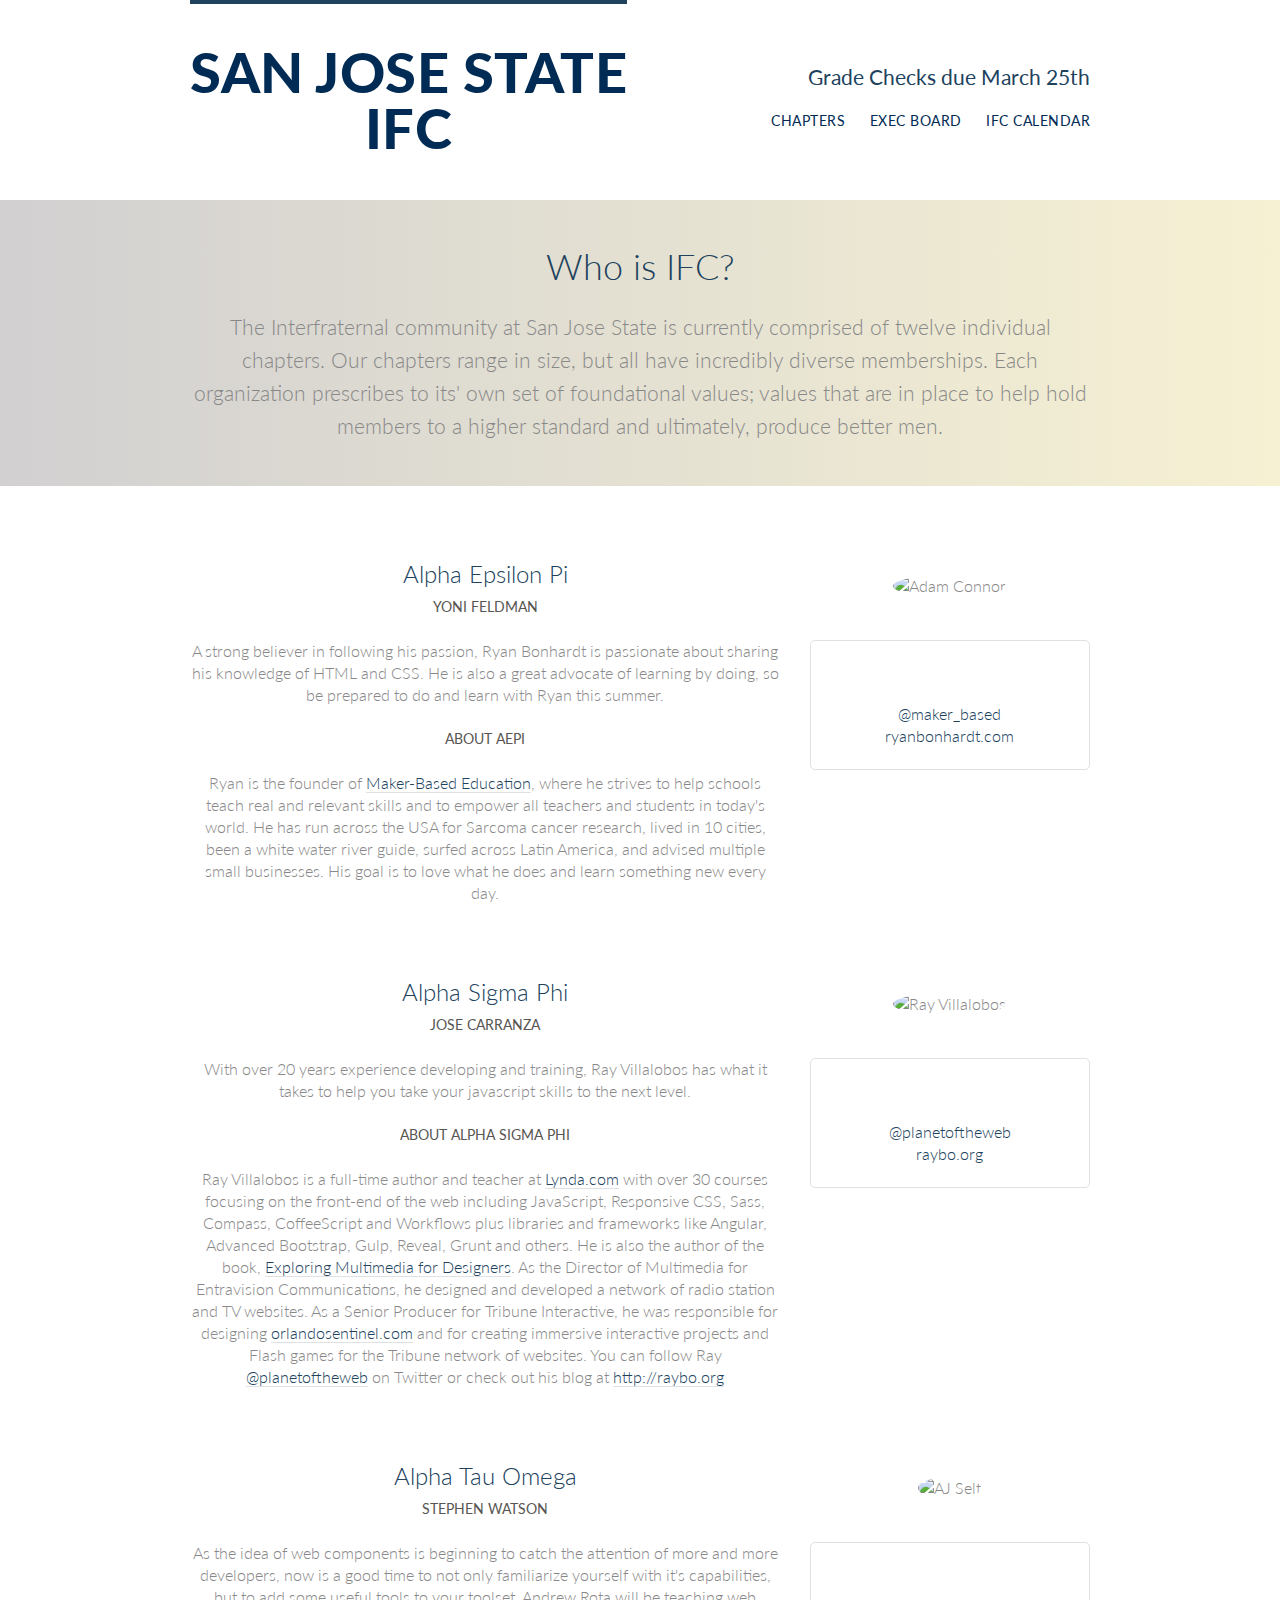
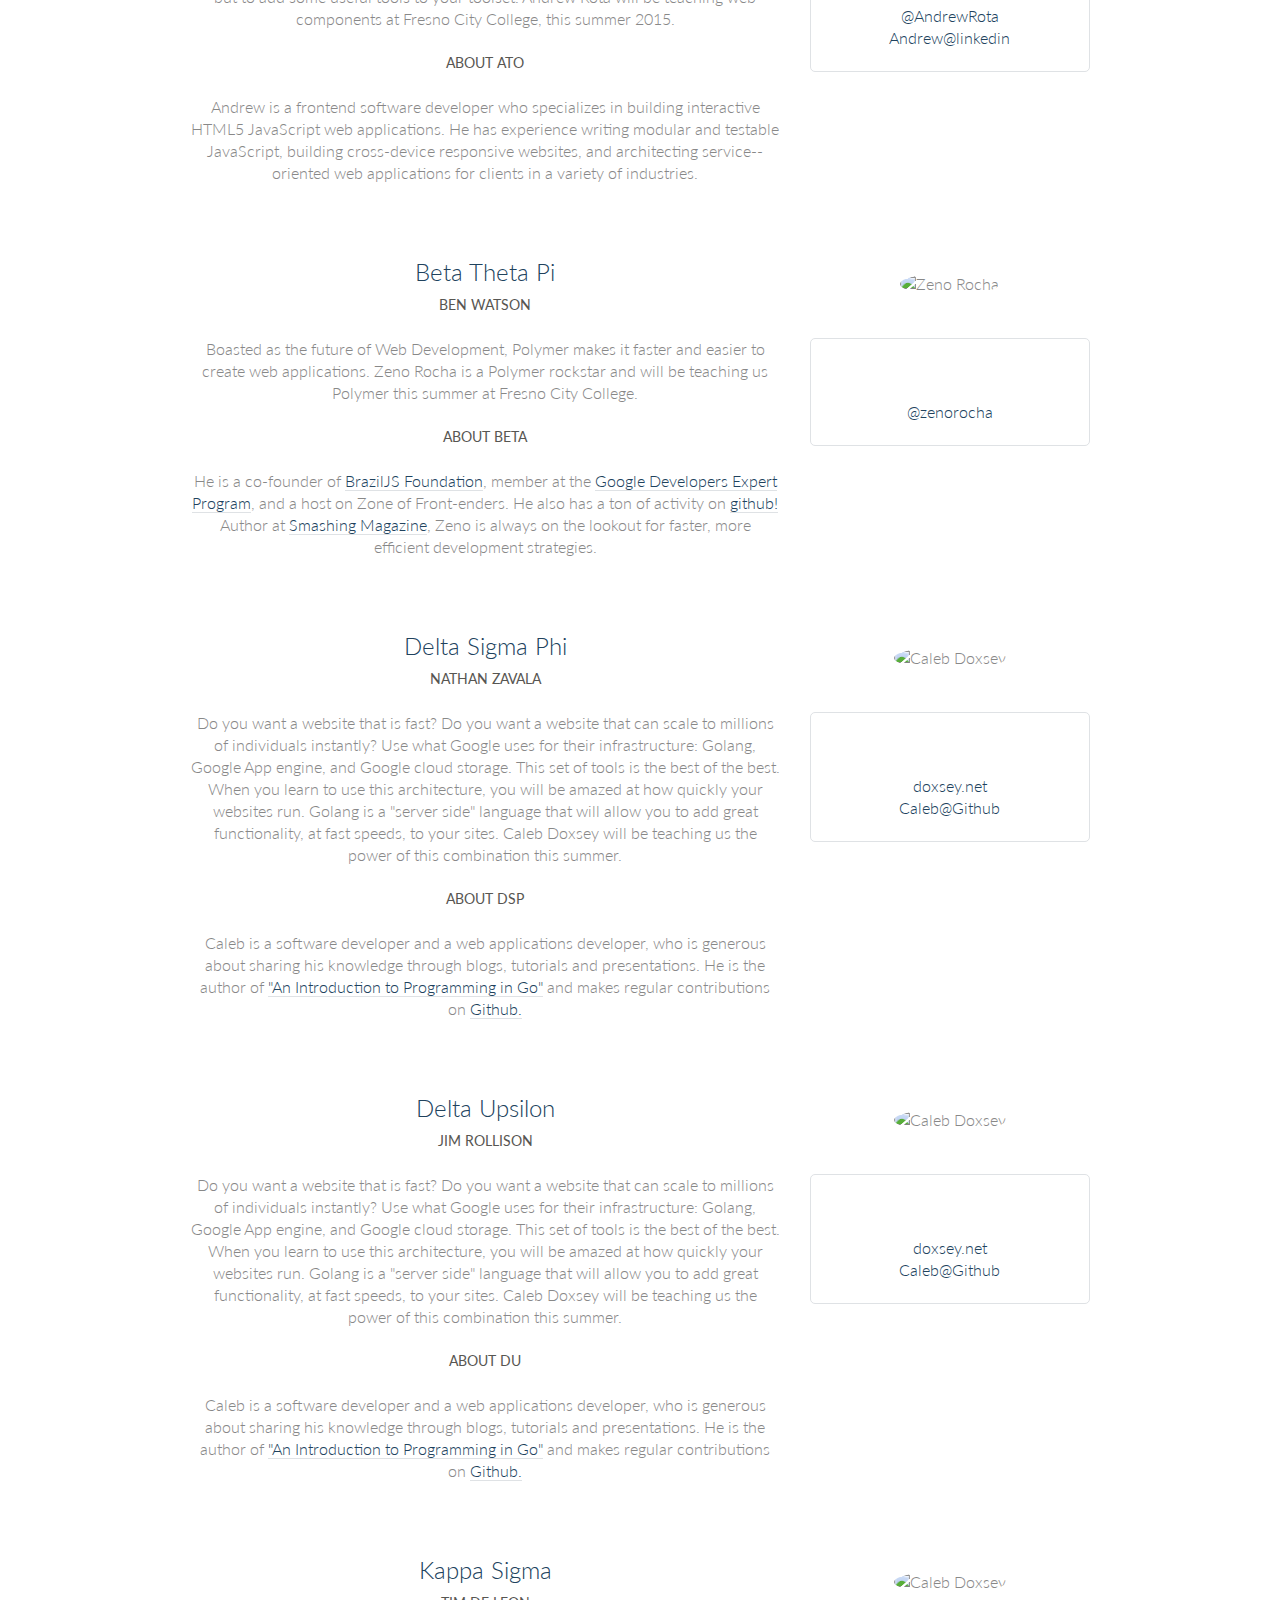
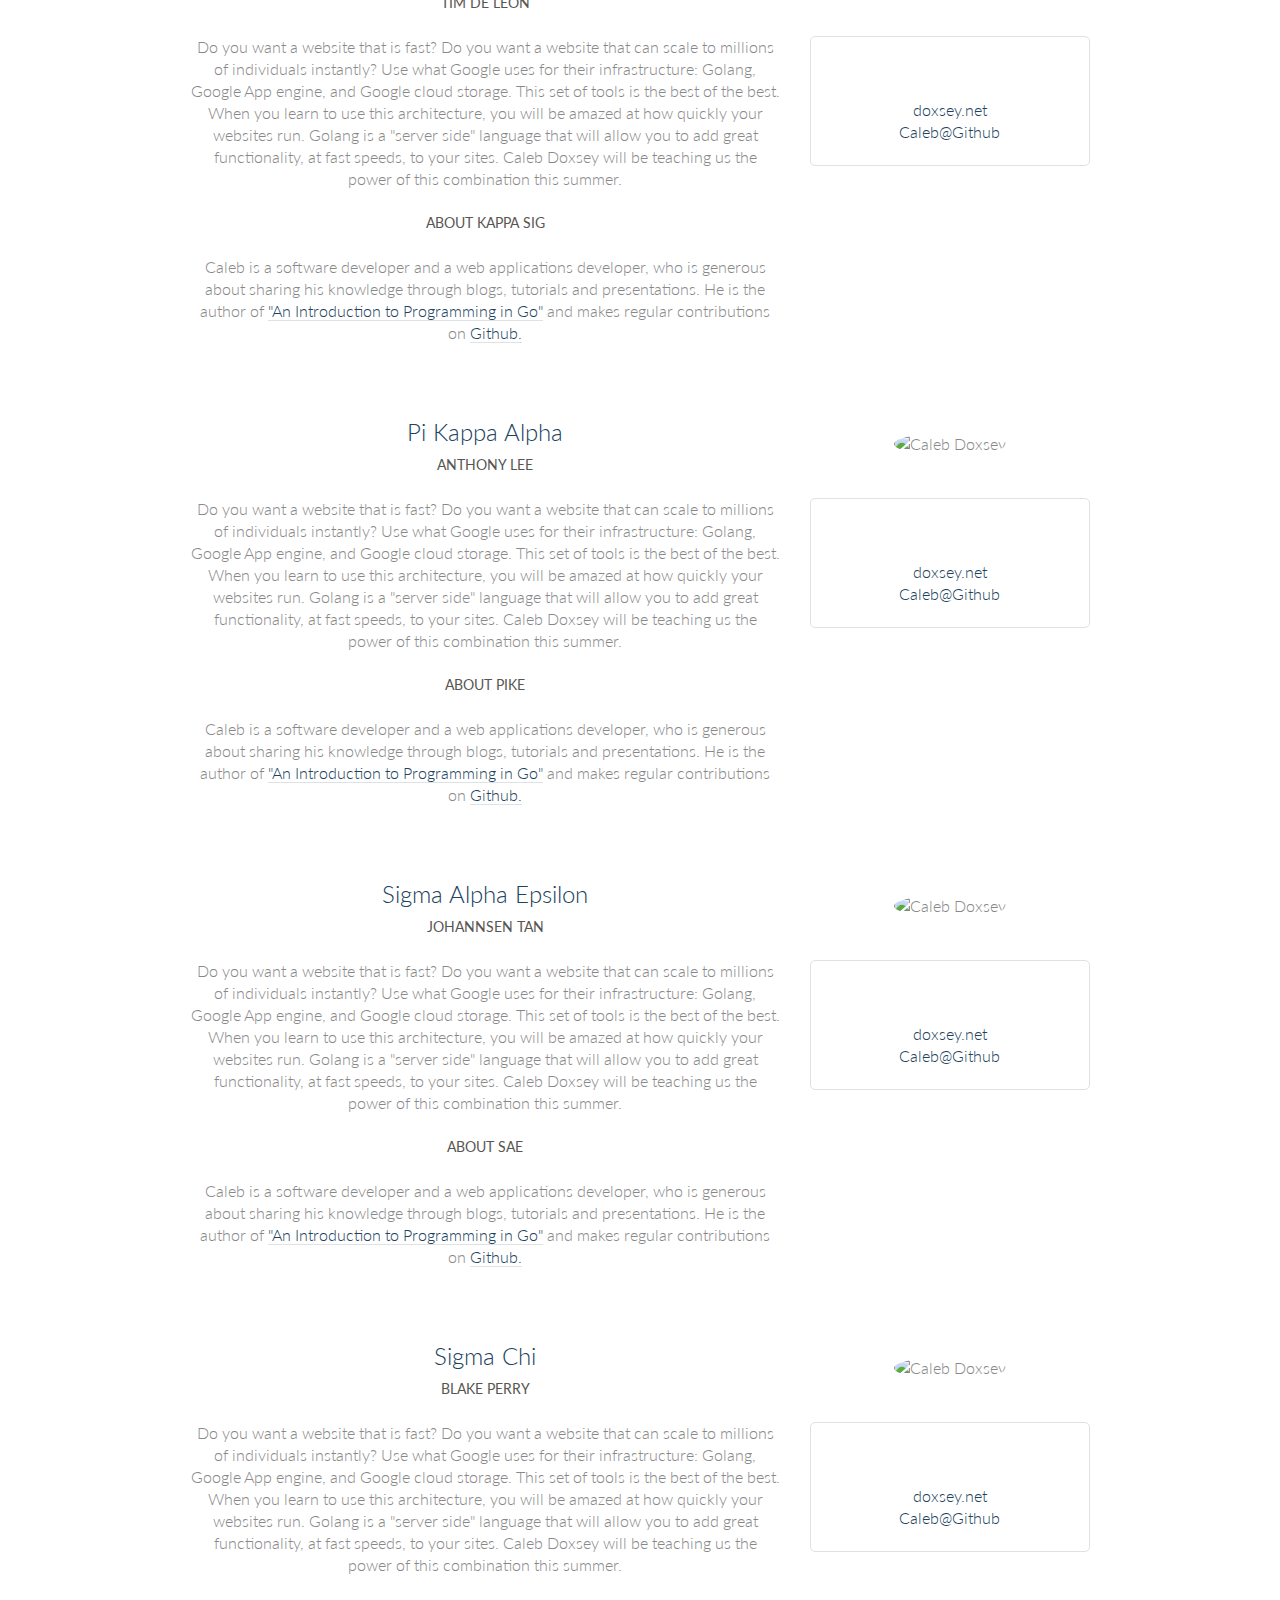
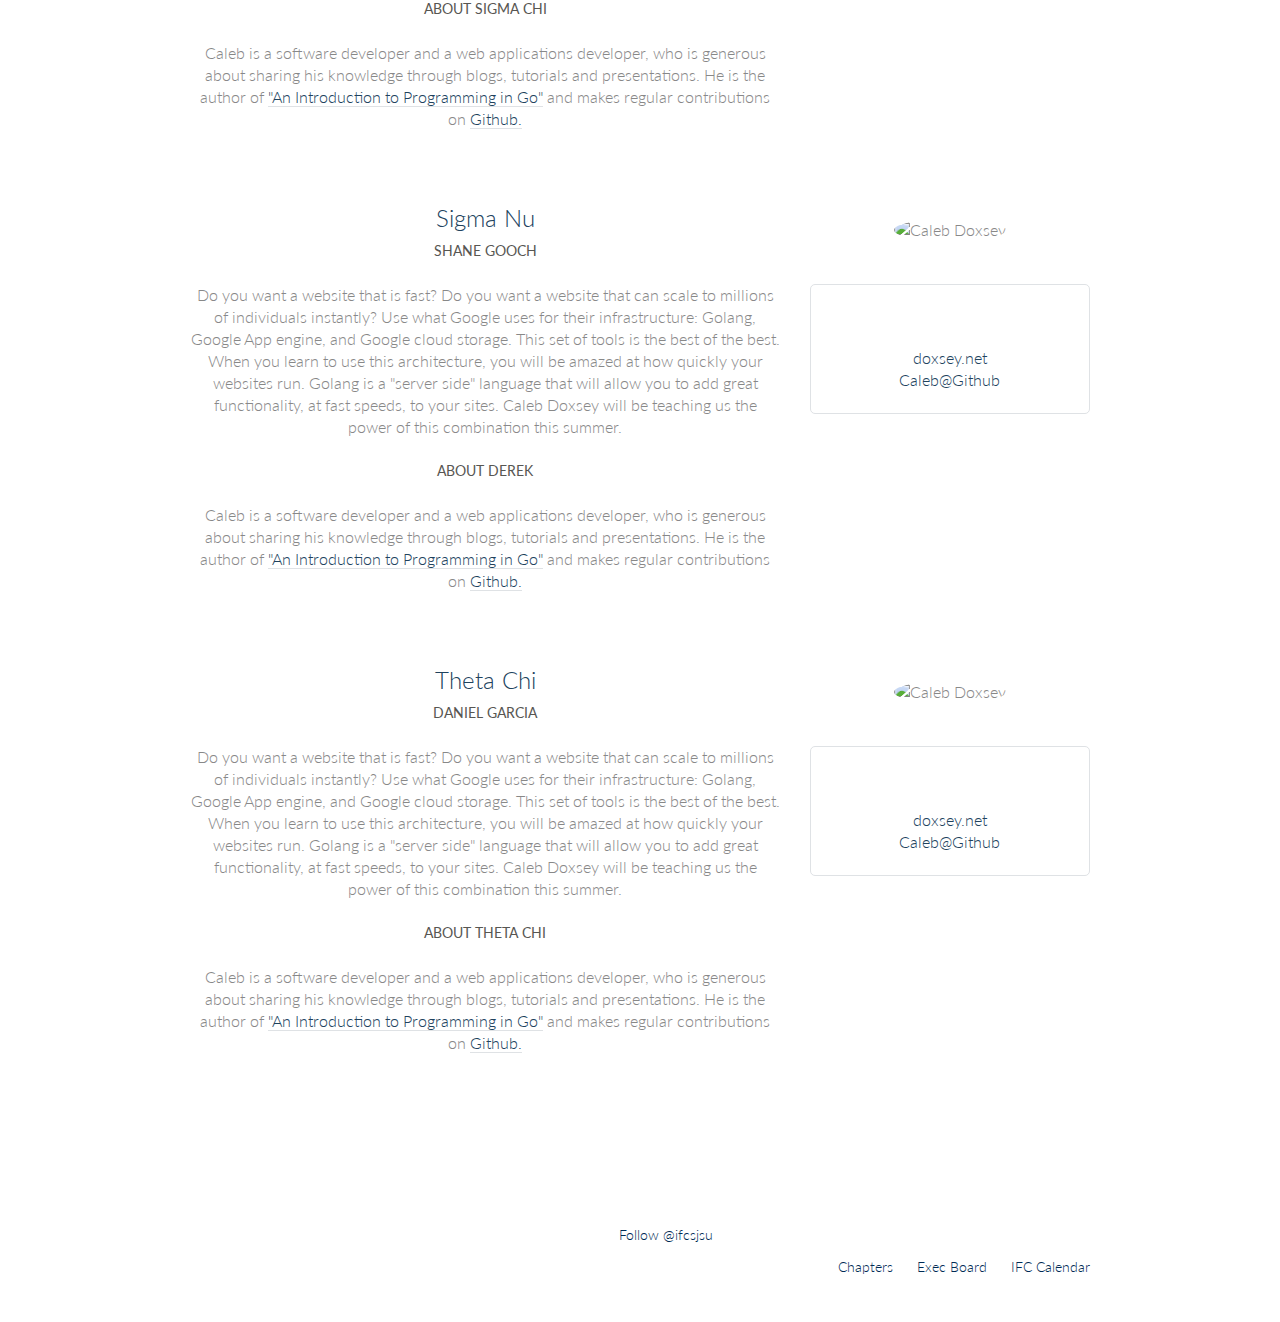
==== chapters.html @ 083644ab "first commit" ====
<!DOCTYPE html>
<html lang="en">

<head>
    <meta charset="utf-8">
    <title>SJSU IFC</title>
    <link rel="stylesheet" href="assets/stylesheets/main.css">
    <link rel="stylesheet" href="http://fonts.googleapis.com/css?family=Lato:100,300,400">
    <meta name="description" content="San Jose State Inter Fraternity Council">
    <meta http-equiv="Cache-Control" content="no-cache, no-store, must-revalidate">
    <link rel="shortcut icon" href="assets/images/SJSU.png">



</head>

<body>

<!-- Header -->

<header class="primary-header container group">

    <h1 class="logo">
        <a href="index.html">San Jose State <br> IFC</a>
    </h1>

    <h3 class="tagline">Grade Checks due March 25th <!--&mdash; San Jose, CA--></h3>

    <nav class="nav primary-nav">
        <ul>
            <li><a href="chapters.html">Chapters</a></li>
            <li><a href="execBoard.html">Exec Board</a></li>
            <li><a href="https://calendar.google.com/calendar/embed?src=j3cm379u7q68jnfq0ikk7a5uts%40group.calendar.google.com&ctz=America/Los_Angeles">IFC Calendar</a></li>



        </ul>
    </nav>

</header>

<!-- Lead -->

<section class="row-alt">
    <div class="lead container">

        <h1>Who is IFC?</h1>

        <p>The Interfraternal community at San Jose State is currently comprised of twelve individual chapters.
            Our chapters range in size, but all have incredibly diverse memberships.
            Each organization prescribes to its' own set of foundational values; values that are in place to help hold members to a higher standard and ultimately, produce better men.</p>

    </div>
</section>

<section class="row">
    <div class="grid">

        <!-- AEPi -->

        <section class="speaker" id="ryan-bonhardt">

            <div class="col-2-3">

                <h2>Alpha Epsilon Pi</h2>
                <h5>Yoni Feldman</h5>

                <p>A strong believer in following his passion, Ryan Bonhardt is passionate about sharing his knowledge
                    of HTML and CSS. He is also a great advocate of learning by doing, so be prepared to do
                    and learn with Ryan this summer. </p>

                <h5>About AEPi</h5>

                <p>Ryan is the founder of <a href="http://www.makerbased.com/" target="_blank">Maker-Based Education</a>, where he
                    strives to help schools teach real and relevant skills and to empower all teachers and students in
                    today's world. He has
                    run across the USA for Sarcoma cancer research, lived in 10 cities, been a white water river guide,
                    surfed across Latin America, and advised multiple small businesses. His goal is to love what he does
                    and learn something new every day.</p>

            </div><aside class="col-1-3">
            <div class="speaker-info">

                <img src="assets/images/speakers/ryan_bonhardt.jpeg" alt="Adam Connor">

                <ul>
                    <li><a href="https://twitter.com/ryanbonhardt" target="_blank">@maker_based</a></li>
                    <li><a href="http://www.ryanbonhardt.com/" target="_blank">ryanbonhardt.com</a></li>
                </ul>

            </div>
        </aside>

        </section>


        <!-- Alpha Sigma Phi -->

        <section class="speaker" id="Ray-Villalobos">

            <div class="col-2-3">

                <h2>Alpha Sigma Phi</h2>
                <h5>Jose Carranza</h5>

                <p>With over 20 years experience developing and training,
                    Ray Villalobos has what it takes to help you take your
                    javascript skills to the next level. </p>

                <h5>About Alpha Sigma Phi</h5>

                <p>Ray Villalobos is a full-time author and teacher at <a
                        href="http://www.lynda.com/Ray-Villalobos/832401-1.html" target="_blank">Lynda.com</a> with over
                    30 courses focusing on the
                    front-end of the web including JavaScript, Responsive CSS, Sass, Compass, CoffeeScript and Workflows
                    plus libraries and frameworks like Angular, Advanced Bootstrap, Gulp, Reveal, Grunt and others.

                    He is also the author of the book, <a
                            href="http://www.amazon.com/Exploring-Multimedia-Designers-Computer-Animation/dp/1418001031/ref=sr_1_1?ie=UTF8&qid=1425921731&sr=8-1&keywords=Exploring+Multimedia+for+Designers"
                            target="_blank">Exploring Multimedia for Designers</a
                    >. As the Director of Multimedia
                    for Entravision Communications, he designed and developed a network of radio station and TV
                    websites. As a Senior Producer for Tribune Interactive, he was responsible for designing
                    <a href="http://www.orlandosentinel.com/" target="_blank">orlandosentinel.com</a> and for creating
                    immersive interactive projects and Flash games for the Tribune
                    network of websites. You can follow Ray <a href="https://twitter.com/planetoftheweb"
                                                               target="_blank">@planetoftheweb</a> on Twitter or check
                    out his blog at
                    <a href="http://www.raybo.org/" target="_blank">http://raybo.org</a></p>

            </div><aside class="col-1-3">
            <div class="speaker-info">

                <img src="assets/images/speakers/ray_villalobos.jpeg"
                     alt="Ray Villalobos">

                <ul>
                    <li><a href="https://twitter.com/planetoftheweb" target="_blank">@planetoftheweb</a></li>
                    <li><a href="http://www.raybo.org/" target="_blank">raybo.org</a></li>
                </ul>

            </div>
        </aside>

        </section>


        <!-- Alpha Tau Omega -->

        <section class="speaker" id="andrew-rota">

            <div class="col-2-3">

                <h2>Alpha Tau Omega</h2>
                <h5>Stephen Watson</h5>

                <p>As the idea of web components is beginning to catch the
                    attention of more and more developers, now is a good time to
                    not only familiarize yourself with it's capabilities, but
                    to add some useful tools to your toolset. Andrew Rota
                    will be teaching web components at Fresno City College, this summer
                    2015. </p>

                <h5>About ATO</h5>

                <p>Andrew is a front­end software developer who specializes in building interactive HTML5 JavaScript web
                    applications. He has experience writing modular and testable JavaScript, building cross-device
                    responsive websites, and architecting service-­oriented web applications for clients in a variety of
                    industries.</p>

            </div><aside class="col-1-3">
            <div class="speaker-info">

                <img src="assets/images/speakers/andrew_rota.jpeg" alt="AJ Self">

                <ul>
                    <li><a href="https://twitter.com/andrewrota" target="_blank">@AndrewRota</a></li>
                    <li><a href="https://www.linkedin.com/profile/in/andrewrota?goback=" target="_blank">Andrew@linkedin</a></li>
                </ul>

            </div>
        </aside>

        </section>

        <!-- Beta Theta Pi -->

        <section class="speaker" id="zeno-rocha">

            <div class="col-2-3">

                <h2>Beta Theta Pi</h2>
                <h5>Ben Watson</h5>

                <p>Boasted as the future of Web Development, Polymer makes it
                    faster and easier to create web applications. Zeno Rocha is a Polymer rockstar and will be
                    teaching us Polymer this summer at Fresno City College. </p>

                <h5>About Beta</h5>

                <p>He is a co-founder of <a href="http://braziljs.org/" target="_blank">BrazilJS Foundation</a>, member at the <a
                        href="https://developers.google.com/experts/people/zeno-rocha">Google Developers Expert
                    Program</a>, and a host on Zone of Front-enders. He also has a ton of activity on <a
                        href="https://github.com/zenorocha">github!</a> Author at <a
                        href="http://www.smashingmagazine.com/2013/03/26/goodbye-zen-coding-hello-emmet/">Smashing
                    Magazine</a>, Zeno is always on the lookout for faster, more efficient development strategies.</p>

            </div><aside class="col-1-3">
            <div class="speaker-info">

                <img src="assets/images/speakers/zeno_rocha.jpeg" alt="Zeno Rocha">

                <ul>
                    <li><a href="https://twitter.com/zenorocha" target="_blank">@zenorocha</a></li>
                </ul>

            </div>
        </aside>

        </section>

        <!-- Delta Sigma Phi -->

        <section class="speaker" id="bermon-painter">

            <div class="col-2-3">

                <h2>Delta Sigma Phi</h2>
                <h5>Nathan Zavala</h5>

                <p>Do you want a website that is fast? Do you want a website that can scale to millions of individuals
                    instantly? Use what Google uses for their infrastructure: Golang, Google App engine, and Google
                    cloud storage.
                    This set of tools is the best of the best. When you learn to use this architecture, you will be
                    amazed
                    at how quickly your websites run. Golang is a "server side" language that will allow you to add
                    great
                    functionality, at fast speeds, to your sites. Caleb Doxsey will be teaching us the power of this
                    combination this summer.</p>

                <h5>About DSP</h5>

                <p>Caleb is a software developer and a web applications developer,
                    who is generous about sharing his knowledge through blogs,
                    tutorials and presentations. He is the author of <a
                            href="http://www.amazon.com/dp/1478355824/ref=as_sl_pd_tf_lc?tag=doxseynet-20&camp=14573&creative=327641&linkCode=as1&creativeASIN=1478355824&adid=1D8M6J8H13SV3MD7ETNA&&ref-refURL=http%3A%2F%2Fwww.doxsey.net%2F">"An
                        Introduction
                        to Programming in Go"</a> and makes regular contributions on <a
                            href="https://github.com/calebdoxsey">Github.</a></p>

            </div><aside class="col-1-3">
            <div class="speaker-info">

                <img src="assets/images/speakers/caleb_doxsey.jpeg" alt="Caleb Doxsey">

                <ul>
                    <li><a href="http://www.doxsey.net/" target="_blank">doxsey.net</a></li>
                    <li><a href="https://github.com/calebdoxsey" target="_blank">Caleb@Github</a></li>
                </ul>

            </div>
        </aside>

        </section>

        <!-- Delta Upsilon -->

        <section class="speaker" id="bermon-painter">

            <div class="col-2-3">

                <h2>Delta Upsilon</h2>
                <h5>Jim Rollison</h5>

                <p>Do you want a website that is fast? Do you want a website that can scale to millions of individuals
                    instantly? Use what Google uses for their infrastructure: Golang, Google App engine, and Google
                    cloud storage.
                    This set of tools is the best of the best. When you learn to use this architecture, you will be
                    amazed
                    at how quickly your websites run. Golang is a "server side" language that will allow you to add
                    great
                    functionality, at fast speeds, to your sites. Caleb Doxsey will be teaching us the power of this
                    combination this summer.</p>

                <h5>About DU</h5>

                <p>Caleb is a software developer and a web applications developer,
                    who is generous about sharing his knowledge through blogs,
                    tutorials and presentations. He is the author of <a
                            href="http://www.amazon.com/dp/1478355824/ref=as_sl_pd_tf_lc?tag=doxseynet-20&camp=14573&creative=327641&linkCode=as1&creativeASIN=1478355824&adid=1D8M6J8H13SV3MD7ETNA&&ref-refURL=http%3A%2F%2Fwww.doxsey.net%2F">"An
                        Introduction
                        to Programming in Go"</a> and makes regular contributions on <a
                            href="https://github.com/calebdoxsey">Github.</a></p>

            </div><aside class="col-1-3">
            <div class="speaker-info">

                <img src="assets/images/speakers/caleb_doxsey.jpeg" alt="Caleb Doxsey">

                <ul>
                    <li><a href="http://www.doxsey.net/" target="_blank">doxsey.net</a></li>
                    <li><a href="https://github.com/calebdoxsey" target="_blank">Caleb@Github</a></li>
                </ul>

            </div>
        </aside>

        </section>

        <!-- Kappa Sigma -->

        <section class="speaker" id="bermon-painter">

            <div class="col-2-3">

                <h2>Kappa Sigma</h2>
                <h5>Tim De Leon</h5>

                <p>Do you want a website that is fast? Do you want a website that can scale to millions of individuals
                    instantly? Use what Google uses for their infrastructure: Golang, Google App engine, and Google
                    cloud storage.
                    This set of tools is the best of the best. When you learn to use this architecture, you will be
                    amazed
                    at how quickly your websites run. Golang is a "server side" language that will allow you to add
                    great
                    functionality, at fast speeds, to your sites. Caleb Doxsey will be teaching us the power of this
                    combination this summer.</p>

                <h5>About Kappa Sig</h5>

                <p>Caleb is a software developer and a web applications developer,
                    who is generous about sharing his knowledge through blogs,
                    tutorials and presentations. He is the author of <a
                            href="http://www.amazon.com/dp/1478355824/ref=as_sl_pd_tf_lc?tag=doxseynet-20&camp=14573&creative=327641&linkCode=as1&creativeASIN=1478355824&adid=1D8M6J8H13SV3MD7ETNA&&ref-refURL=http%3A%2F%2Fwww.doxsey.net%2F">"An
                        Introduction
                        to Programming in Go"</a> and makes regular contributions on <a
                            href="https://github.com/calebdoxsey">Github.</a></p>

            </div><aside class="col-1-3">
            <div class="speaker-info">

                <img src="assets/images/speakers/caleb_doxsey.jpeg" alt="Caleb Doxsey">

                <ul>
                    <li><a href="http://www.doxsey.net/" target="_blank">doxsey.net</a></li>
                    <li><a href="https://github.com/calebdoxsey" target="_blank">Caleb@Github</a></li>
                </ul>

            </div>
        </aside>

        </section>

        <!-- Pi Kappa Alpha -->
        <section class="speaker" id="bermon-painter">

            <div class="col-2-3">

                <h2>Pi Kappa Alpha</h2>
                <h5>Anthony Lee</h5>

                <p>Do you want a website that is fast? Do you want a website that can scale to millions of individuals
                    instantly? Use what Google uses for their infrastructure: Golang, Google App engine, and Google
                    cloud storage.
                    This set of tools is the best of the best. When you learn to use this architecture, you will be
                    amazed
                    at how quickly your websites run. Golang is a "server side" language that will allow you to add
                    great
                    functionality, at fast speeds, to your sites. Caleb Doxsey will be teaching us the power of this
                    combination this summer.</p>

                <h5>About Pike</h5>

                <p>Caleb is a software developer and a web applications developer,
                    who is generous about sharing his knowledge through blogs,
                    tutorials and presentations. He is the author of <a
                            href="http://www.amazon.com/dp/1478355824/ref=as_sl_pd_tf_lc?tag=doxseynet-20&camp=14573&creative=327641&linkCode=as1&creativeASIN=1478355824&adid=1D8M6J8H13SV3MD7ETNA&&ref-refURL=http%3A%2F%2Fwww.doxsey.net%2F">"An
                        Introduction
                        to Programming in Go"</a> and makes regular contributions on <a
                            href="https://github.com/calebdoxsey">Github.</a></p>

            </div><aside class="col-1-3">
            <div class="speaker-info">

                <img src="assets/images/speakers/caleb_doxsey.jpeg" alt="Caleb Doxsey">

                <ul>
                    <li><a href="http://www.doxsey.net/" target="_blank">doxsey.net</a></li>
                    <li><a href="https://github.com/calebdoxsey" target="_blank">Caleb@Github</a></li>
                </ul>

            </div>
        </aside>

        </section>

        <!-- Sigma Alpha Epsilon -->
        <section class="speaker" id="bermon-painter">

            <div class="col-2-3">

                <h2>Sigma Alpha Epsilon</h2>
                <h5>Johannsen Tan</h5>

                <p>Do you want a website that is fast? Do you want a website that can scale to millions of individuals
                    instantly? Use what Google uses for their infrastructure: Golang, Google App engine, and Google
                    cloud storage.
                    This set of tools is the best of the best. When you learn to use this architecture, you will be
                    amazed
                    at how quickly your websites run. Golang is a "server side" language that will allow you to add
                    great
                    functionality, at fast speeds, to your sites. Caleb Doxsey will be teaching us the power of this
                    combination this summer.</p>

                <h5>About SAE</h5>

                <p>Caleb is a software developer and a web applications developer,
                    who is generous about sharing his knowledge through blogs,
                    tutorials and presentations. He is the author of <a
                            href="http://www.amazon.com/dp/1478355824/ref=as_sl_pd_tf_lc?tag=doxseynet-20&camp=14573&creative=327641&linkCode=as1&creativeASIN=1478355824&adid=1D8M6J8H13SV3MD7ETNA&&ref-refURL=http%3A%2F%2Fwww.doxsey.net%2F">"An
                        Introduction
                        to Programming in Go"</a> and makes regular contributions on <a
                            href="https://github.com/calebdoxsey">Github.</a></p>

            </div><aside class="col-1-3">
            <div class="speaker-info">

                <img src="assets/images/speakers/caleb_doxsey.jpeg" alt="Caleb Doxsey">

                <ul>
                    <li><a href="http://www.doxsey.net/" target="_blank">doxsey.net</a></li>
                    <li><a href="https://github.com/calebdoxsey" target="_blank">Caleb@Github</a></li>
                </ul>

            </div>
        </aside>

        </section>

        <!-- Sigma Chi-->

        <section class="speaker" id="bermon-painter">

            <div class="col-2-3">

                <h2>Sigma Chi</h2>
                <h5>Blake Perry</h5>

                <p>Do you want a website that is fast? Do you want a website that can scale to millions of individuals
                    instantly? Use what Google uses for their infrastructure: Golang, Google App engine, and Google
                    cloud storage.
                    This set of tools is the best of the best. When you learn to use this architecture, you will be
                    amazed
                    at how quickly your websites run. Golang is a "server side" language that will allow you to add
                    great
                    functionality, at fast speeds, to your sites. Caleb Doxsey will be teaching us the power of this
                    combination this summer.</p>

                <h5>About Sigma Chi</h5>

                <p>Caleb is a software developer and a web applications developer,
                    who is generous about sharing his knowledge through blogs,
                    tutorials and presentations. He is the author of <a
                            href="http://www.amazon.com/dp/1478355824/ref=as_sl_pd_tf_lc?tag=doxseynet-20&camp=14573&creative=327641&linkCode=as1&creativeASIN=1478355824&adid=1D8M6J8H13SV3MD7ETNA&&ref-refURL=http%3A%2F%2Fwww.doxsey.net%2F">"An
                        Introduction
                        to Programming in Go"</a> and makes regular contributions on <a
                            href="https://github.com/calebdoxsey">Github.</a></p>

            </div><aside class="col-1-3">
            <div class="speaker-info">

                <img src="assets/images/speakers/caleb_doxsey.jpeg" alt="Caleb Doxsey">

                <ul>
                    <li><a href="http://www.doxsey.net/" target="_blank">doxsey.net</a></li>
                    <li><a href="https://github.com/calebdoxsey" target="_blank">Caleb@Github</a></li>
                </ul>

            </div>
        </aside>

        </section>

        <!-- Sigma Nu -->
        <section class="speaker" id="bermon-painter">

            <div class="col-2-3">

                <h2>Sigma Nu</h2>
                <h5>Shane Gooch</h5>

                <p>Do you want a website that is fast? Do you want a website that can scale to millions of individuals
                    instantly? Use what Google uses for their infrastructure: Golang, Google App engine, and Google
                    cloud storage.
                    This set of tools is the best of the best. When you learn to use this architecture, you will be
                    amazed
                    at how quickly your websites run. Golang is a "server side" language that will allow you to add
                    great
                    functionality, at fast speeds, to your sites. Caleb Doxsey will be teaching us the power of this
                    combination this summer.</p>

                <h5>About Derek</h5>

                <p>Caleb is a software developer and a web applications developer,
                    who is generous about sharing his knowledge through blogs,
                    tutorials and presentations. He is the author of <a
                            href="http://www.amazon.com/dp/1478355824/ref=as_sl_pd_tf_lc?tag=doxseynet-20&camp=14573&creative=327641&linkCode=as1&creativeASIN=1478355824&adid=1D8M6J8H13SV3MD7ETNA&&ref-refURL=http%3A%2F%2Fwww.doxsey.net%2F">"An
                        Introduction
                        to Programming in Go"</a> and makes regular contributions on <a
                            href="https://github.com/calebdoxsey">Github.</a></p>

            </div><aside class="col-1-3">
            <div class="speaker-info">

                <img src="assets/images/speakers/caleb_doxsey.jpeg" alt="Caleb Doxsey">

                <ul>
                    <li><a href="http://www.doxsey.net/" target="_blank">doxsey.net</a></li>
                    <li><a href="https://github.com/calebdoxsey" target="_blank">Caleb@Github</a></li>
                </ul>

            </div>
        </aside>

        </section>

        <!-- Theta Chi -->
        <section class="speaker" id="bermon-painter">

            <div class="col-2-3">

                <h2>Theta Chi</h2>
                <h5>Daniel Garcia</h5>

                <p>Do you want a website that is fast? Do you want a website that can scale to millions of individuals
                    instantly? Use what Google uses for their infrastructure: Golang, Google App engine, and Google
                    cloud storage.
                    This set of tools is the best of the best. When you learn to use this architecture, you will be
                    amazed
                    at how quickly your websites run. Golang is a "server side" language that will allow you to add
                    great
                    functionality, at fast speeds, to your sites. Caleb Doxsey will be teaching us the power of this
                    combination this summer.</p>

                <h5>About Theta Chi</h5>

                <p>Caleb is a software developer and a web applications developer,
                    who is generous about sharing his knowledge through blogs,
                    tutorials and presentations. He is the author of <a
                            href="http://www.amazon.com/dp/1478355824/ref=as_sl_pd_tf_lc?tag=doxseynet-20&camp=14573&creative=327641&linkCode=as1&creativeASIN=1478355824&adid=1D8M6J8H13SV3MD7ETNA&&ref-refURL=http%3A%2F%2Fwww.doxsey.net%2F">"An
                        Introduction
                        to Programming in Go"</a> and makes regular contributions on <a
                            href="https://github.com/calebdoxsey">Github.</a></p>

            </div><aside class="col-1-3">
            <div class="speaker-info">

                <img src="assets/images/speakers/caleb_doxsey.jpeg" alt="Caleb Doxsey">

                <ul>
                    <li><a href="http://www.doxsey.net/" target="_blank">doxsey.net</a></li>
                    <li><a href="https://github.com/calebdoxsey" target="_blank">Caleb@Github</a></li>
                </ul>

            </div>
        </aside>

        </section>

    </div>
</section>

<!-- Footer -->

<footer class="primary-footer container group">

    <style>.ig-b- { display: inline-block; }
    .ig-b- img { visibility: hidden; }
    .ig-b-:hover { background-position: 0 -60px; } .ig-b-:active { background-position: 0 -120px; }
    .ig-b-48 { width: 48px; height: 48px; background: url(//badges.instagram.com/static/images/ig-badge-sprite-48.png) no-repeat 0 0; }
    @media only screen and (-webkit-min-device-pixel-ratio: 2), only screen and (min--moz-device-pixel-ratio: 2), only screen and (-o-min-device-pixel-ratio: 2 / 1), only screen and (min-device-pixel-ratio: 2), only screen and (min-resolution: 192dpi), only screen and (min-resolution: 2dppx) {
        .ig-b-48 { background-image: url(//badges.instagram.com/static/images/ig-badge-sprite-48@2x.png); background-size: 60px 178px; } }</style>
    <a href="https://www.instagram.com/sjsuifc/?ref=badge" class="ig-b- ig-b-48"><img src="//badges.instagram.com/static/images/ig-badge-48.png" alt="Instagram" /></a>
    <a href="https://twitter.com/ifcsjsu" class="twitter-follow-button" data-show-count="false" data-size="large">Follow @ifcsjsu</a> <script>!function(d,s,id){var js,fjs=d.getElementsByTagName(s)[0],p=/^http:/.test(d.location)?'http':'https';if(!d.getElementById(id)){js=d.createElement(s);js.id=id;js.src=p+'://platform.twitter.com/widgets.js';fjs.parentNode.insertBefore(js,fjs);}}(document, 'script', 'twitter-wjs');</script>


    <nav class="nav">
        <ul>
            <li><a href="chapters.html">Chapters</a></li>
            <li><a href="execBoard.html">Exec Board</a></li>
            <li><a href="https://calendar.google.com/calendar/embed?src=j3cm379u7q68jnfq0ikk7a5uts%40group.calendar.google.com&ctz=America/Los_Angeles">IFC Calendar</a></li>


        </ul>
    </nav>

</footer>

</body>
</html>
---- assets/stylesheets/main.css ----
/* http://meyerweb.com/eric/tools/css/reset/
   v2.0 | 20110126
   License: none (public domain)
*/
html, body, div, span, applet, object, iframe,
h1, h2, h3, h4, h5, h6, p, blockquote, pre,
a, abbr, acronym, address, big, cite, code,
del, dfn, em, img, ins, kbd, q, s, samp,
small, strike, strong, sub, sup, tt, var,
b, u, i, center,
dl, dt, dd, ol, ul, li,
fieldset, form, label, legend,
table, caption, tbody, tfoot, thead, tr, th, td,
article, aside, canvas, details, embed,
figure, figcaption, footer, header, hgroup,
menu, nav, output, ruby, section, summary,
time, mark, audio, video {
    margin: 0;
    padding: 0;
    border: 0;
    font-size: 100%;
    font: inherit;
    vertical-align: baseline;
}

/* HTML5 display-role reset for older browsers */
article, aside, details, figcaption, figure,
footer, header, hgroup, menu, nav, section {
    display: block;
}
body {
    line-height: 1;
}
ol, ul {
    list-style: none;
}
blockquote, q {
    quotes: none;
}
blockquote:before, blockquote:after,
q:before, q:after {
    content: '';
    content: none;
}
table {
    border-collapse: collapse;
    border-spacing: 0;
}

/*
=================================================
Custom Styles
=================================================
*/

body {
    background: #FFFFFF;
    color: #888;
    font: 300 16px/22px "Lato", "Open Sana", "Helvetica Neue", Helvetica, Arial, sans-serif;
}

/*
=================================================
Grid
=================================================
*/

*,
*:before,
*:after {
    -webkit-box-sizing: border-box;
    -moz-box-sizing: border-box;
    box-sizing: border-box;
}

.container {
    margin: 0 auto;
    padding-left: 30px;
    padding-right: 30px;
    width:960px;
}

/*
=================================================
Typography
=================================================
*/

h1, h3, h4, h5, p {
    margin-bottom: 22px;
}

h1, h2, h3, h4 {
    color: #20425D;
}

h1 {
    font-size: 36px;
    line-height: 44px;
}

h2 {
    font-size: 24px;
    line-height: 44px;
}

h3 {
    font-size: 21px;
}

h4 {
    font-size: 18px;
}

h5 {
    color: #575652;
    font-size: 14px;
    font-weight: 400;
    text-transform: uppercase;
}

strong {
    font-weight: 400;
}

cite,
em {
    font-style: italic;
}

/*
==================================================
Leads
==================================================
*/

.lead {
    text-align: center;
}

.lead p {
    font-size: 21px;
    line-height: 33px;
}


/*
==================================================
Links
==================================================
*/

a {
    color: #20425D;
    text-decoration: none;
}

a:hover {
    color: #a9b2b9;
}

p a {
    border-bottom: 1px solid #dfe2e5;
}

.teaser a:hover h3 {
    color: #a9b2b9;
}

.primary-header a,
.primary-footer a {
    color:#002B54;
}

.primary-header a:hover,
.primary-footer a:hover {

    color: #D1A60A;
}

/*
==================================================
Buttons
==================================================
*/

.btn{
    border-radius: 5px;
    color: #fff;
    cursor: pointer;
    display: inline-block;
    font-weight: 400;
    margin: 0;
    text-transform: uppercase;
}

.btn-alt {
    border: 1px solid #fff;
    padding: 20px 30px;
}

.btn-alt:hover {
    background: #fff;
    color: #D1A60A;
}

.btn-default {
    border: 0;
    background: 5D#2042;
    padding: 11px 30px;
    font-size: 14px;
}
.btn-default:hover {
    background: #D1A60A;
}

a.btn {
    width: 300px;
    border-radius: 5px;
    background-color: lightgray;
    text-transform: uppercase;
    color: #20425D;
    padding: 11px 30px;
    margin-bottom: 1em;
}

a.btn:hover {
    color:#D1A60A;
    background-color: lightgray;
}

/*
===================================================
Home
===================================================
*/

.hero {
    color: #fff;
    line-height: 44px;
    padding: 22px 80px 66px 80px;
    text-align: center;
}

.hero h2 {
    font-size: 36px;
}
.hero p {
    font-size: 24px;
    font-weight: 100;
 }

.teaser img {
    border-radius: 5px;
    display: block;
    margin-bottom: 22px;
    max-width: 100%;
}

/*
===================================================
Clearfix
===================================================
*/

.group:before,
.group:after {
    content: "";
    display: table;
}

.group:after {
    clear: both;
    *zoom: 1;
}

.group {
    clear: both;
    *zoom: 1;
}

/*
===================================================
Rows
===================================================
*/

.row,
.row-alt {
    min-width: 960px;
}

.row {
    background: #fff;
    padding: 66px 0 44px 0;
}

.row-alt {
    background: #cbe2c1;
    background: -webkit-linear-gradient(to right, #D2D0D1, #f6f1d3);
    background: -moz-linear-gradient(to right, #D2D0D1, #f6f1d3);
    background: linear-gradient(to right, #D2D0D1, #f6f1d3);
    padding: 44px 0 22px 0;
}


/*
===================================================
Primary Header
===================================================
*/

.logo {
    border-top: 4px solid #20425D;
    float:left;
    font-size: 56px;
    font-weight: 900;
    letter-spacing: .5px;
    line-height: 56px;
    padding: 40px 0 22px 0;
    text-transform: uppercase;

}

.tagline {
    margin: 66px 0 22px 0;
    text-align: right;
    font-weight: 400;
}

.primary-nav {
    font-size: 14px;
    font-weight: 400;
    letter-spacing: .5px;
    text-transform: uppercase;
}

/*
===================================================
Primary Footer
===================================================
*/

.primary-footer small {
    float: left;
    font-weight: 400;
}

.primary-footer {
    color: #20425D;
    font-size: 14px;
    padding-bottom: 44px;
    padding-top: 44px;
}

a.shay {
    color:darkgrey;
}

a:hover.shay {
    color:#20425D;
}

a.shay_light {
    color:#ffffff;
}


/*
===================================================
Reusable Layout
===================================================
*/

.col-1-3 {
    width: 33.33%;
}

.col-2-3 {
    width: 66.66%;
}

.col-1-3,
.col-2-3 {
    display: inline-block;
    vertical-align: top;
}

.grid,
.col-2-3,
.col-1-3 {
    padding-left: 15px;
    padding-right: 15px;
}

.container,
.grid {
    margin: 0 auto;
    width: 960px;
    text-align: center;
}

.container {
    padding-left: 30px;
    padding-right: 30px;
}

/*
===================================================
Navigation
===================================================
*/

.nav {
    text-align: right;
}

.nav li {
    display: inline-block;
    margin: 0 10px;
    vertical-align: top;
}

.nav li:last-child {
    margin-right: 0;
}


/*
===================================================
Speakers
===================================================
*/

.speaker-info {
    border: 1px solid #dfe2e5;
    border-radius: 5px;
    margin-top: 88px;
    padding-bottom: 22px;
    text-align: center;
}

.speaker {
    margin-bottom: 44px;
}

.speaker-info img {
    border-radius: 50%;
    height: 130px;
    margin: -66px 0 22px 0;
    vertical-align: top;
}

/*
  ========================================
  Schedule
  ========================================
*/

table {
    margin-bottom: 44px;
    width: 100%;
}
table:last-child {
    margin-bottom: 0;
}

th,
td {
    padding-bottom: 22px;
    vertical-align: top;
}
th {
    padding-right: 45px;
    text-align: right;
    width: 20%;
}
td {
    width: 40%;
}

thead {
    line-height: 44px;
}
thead th {
    color: #20425D;
    font-size: 24px;
}
tbody th {
    color: #a9b2b9;
    font-size: 14px;
    font-weight: 400;
    padding-top: 22px;
    text-transform: uppercase;
}

tbody td {
    border-top: 1px solid #dfe2e5;
    padding-top: 21px;
}
tbody td:first-of-type {
    padding-right: 15px;
}
tbody td:last-of-type {
    padding-left: 15px;
}
tbody td:only-of-type {
    padding-left: 0;
    padding-right: 0;
}

table a {
    color: #888;
}
table h4 {
    margin-bottom: 0;
}

.schedule-offset {
    color: #a9b2b9;
}

/*
  ========================================
  Venue
  ========================================
*/

.venue-theatre {
    margin-bottom: 66px;
}
.venue-hotel {
    margin-bottom: 22px;
}

.venue-map {
    height: 264px;
}

/*
  ========================================
  Register
  ========================================
*/

.why-attend {
    list-style: square;
    margin: 0 0 22px 30px;
}

form {
    margin-bottom: 22px;
}
input,
select,
textarea {
    font: 300 16px/22px "Lato", "Open Sans", "Helvetica Neue", Helvetica, Arial, sans-serif;
}

.register-group label {
    color: #20425D;
    cursor: pointer;
    font-weight: 400;
}
.register-group input,
.register-group select,
.register-group textarea {
    border: 1px solid #c6c9cc;
    border-radius: 5px;
    color: #888;
    display: block;
    margin: 5px 0 27px 0;
    padding: 5px 8px;
}
.register-group input,
.register-group textarea {
    width: 100%;
}
.register-group select {
    height: 34px;
    width: 60px;
}
.register-group textarea {
    height: 78px;
}

aside ul {
    margin-top: 2.5em;
}

.register {
    width: 500px;
    margin: auto;
}

.flex {
    display: flex;
    flex-flow: row wrap;
    justify-content: space-around;
}
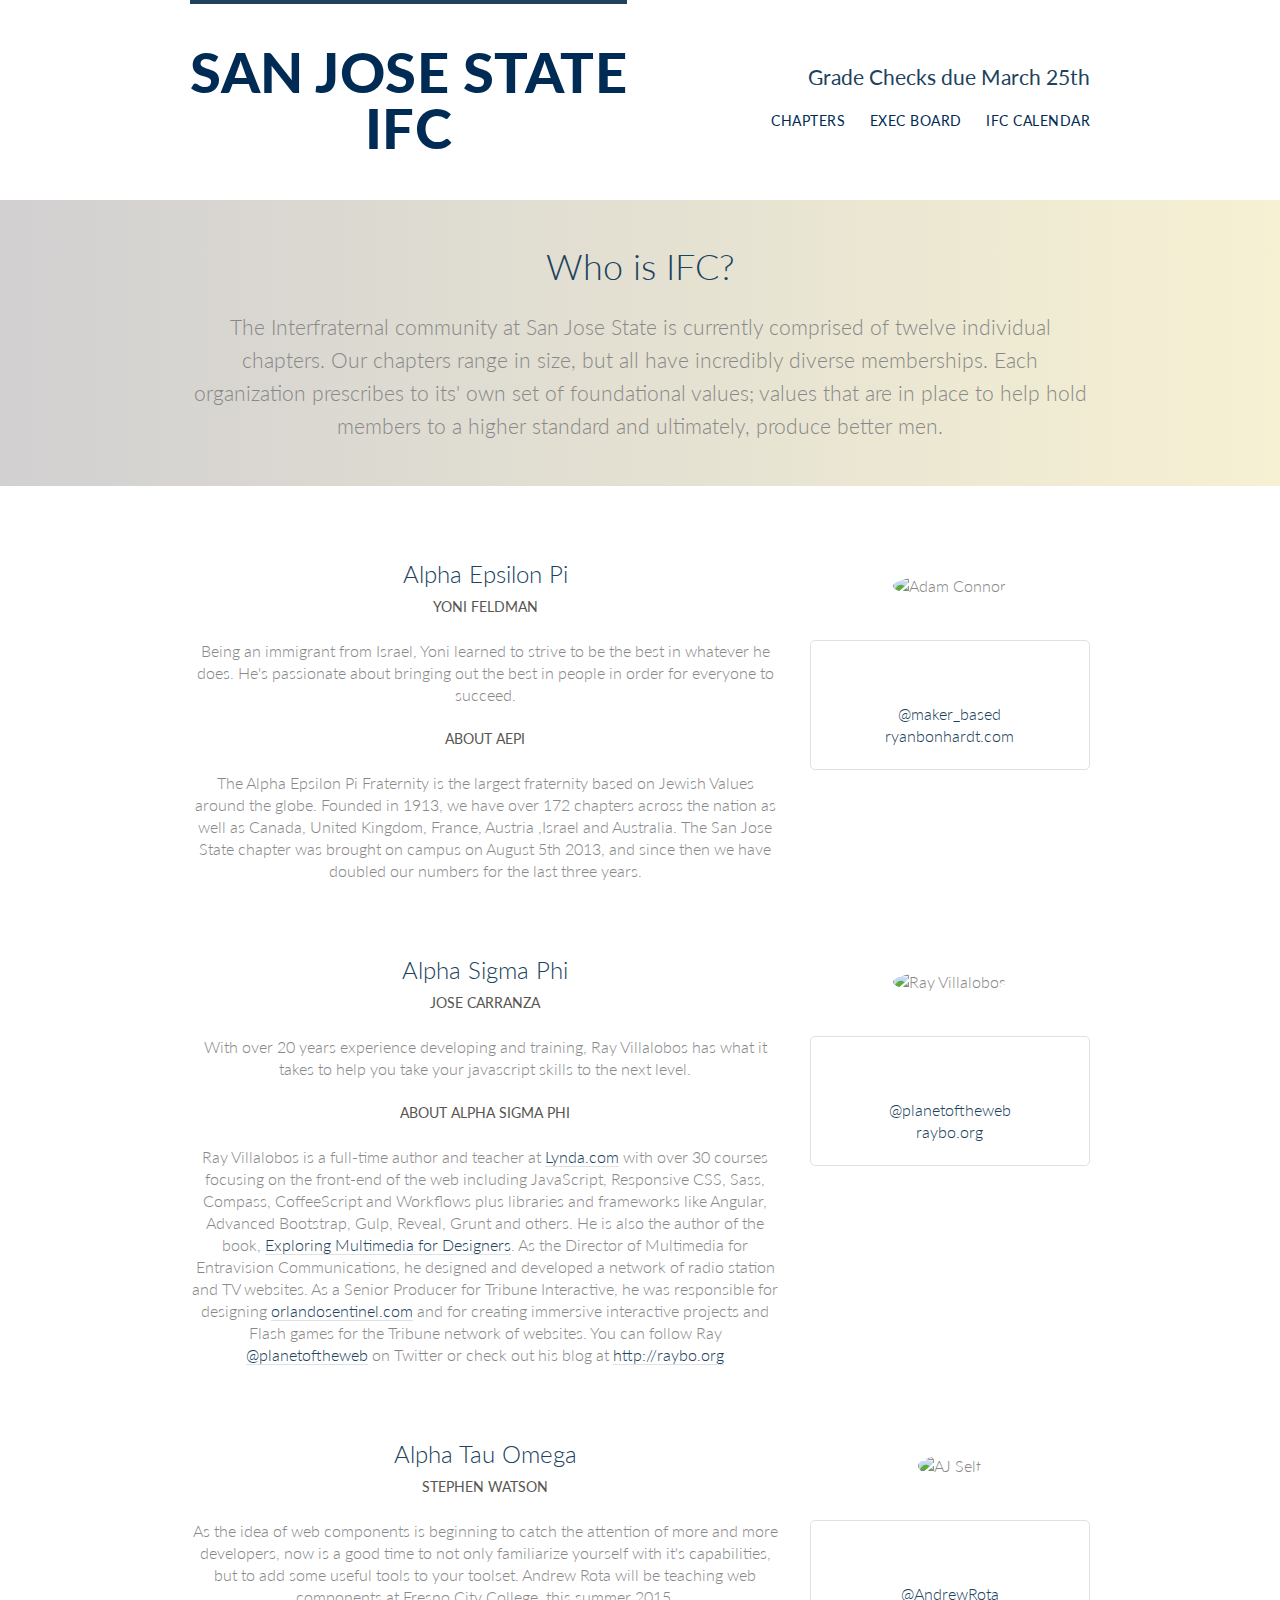
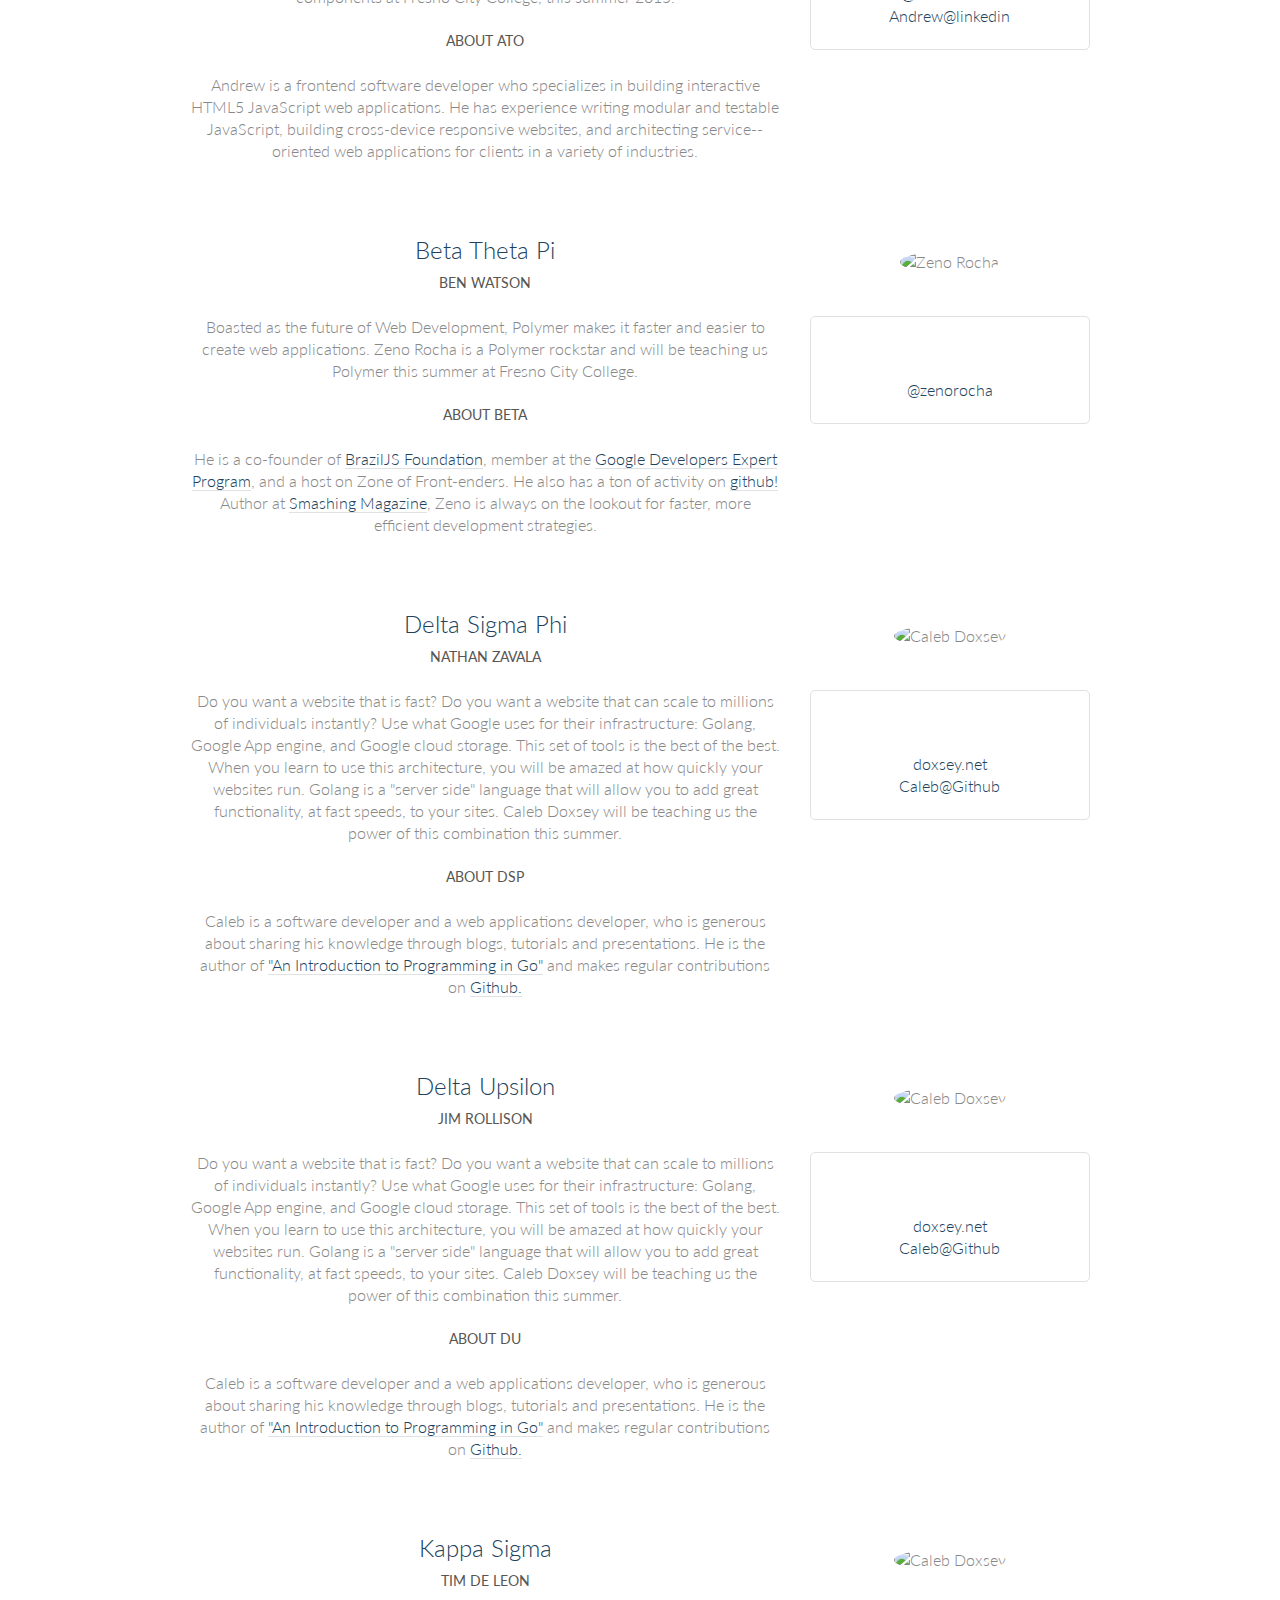
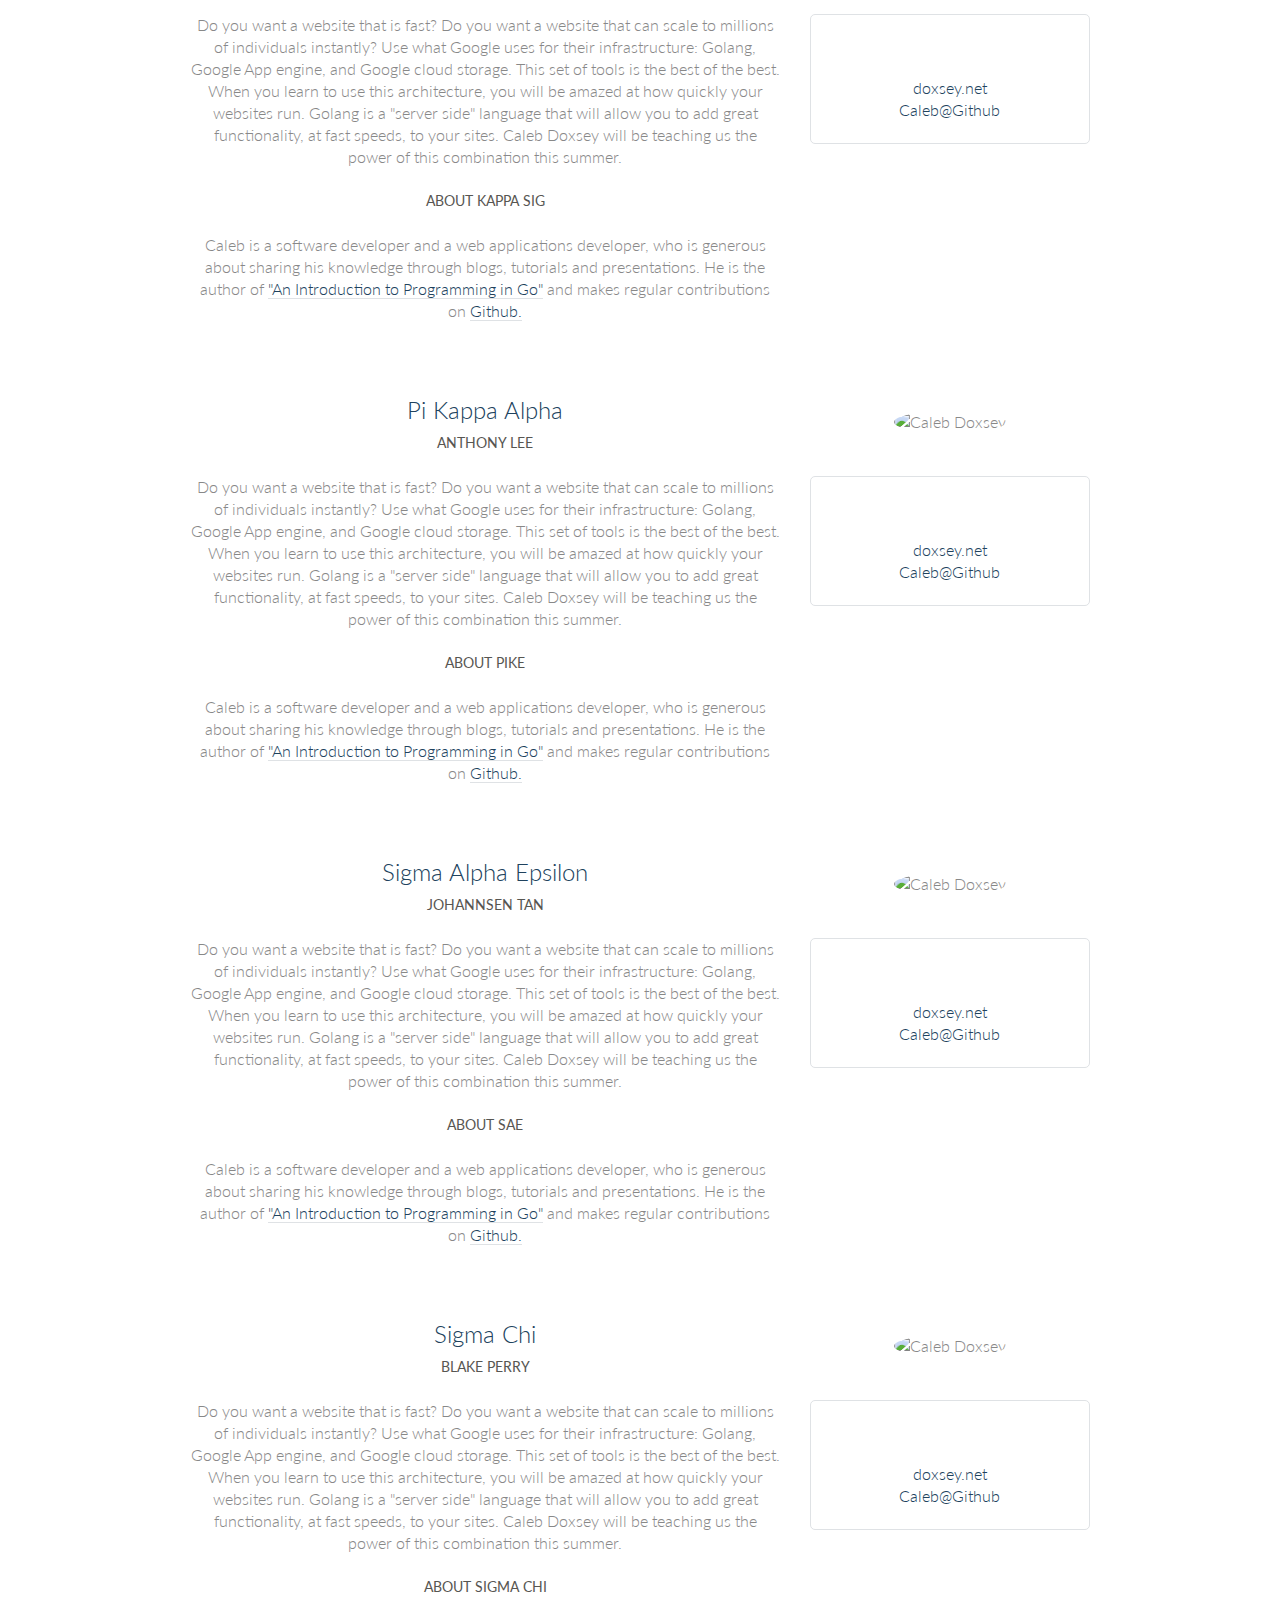
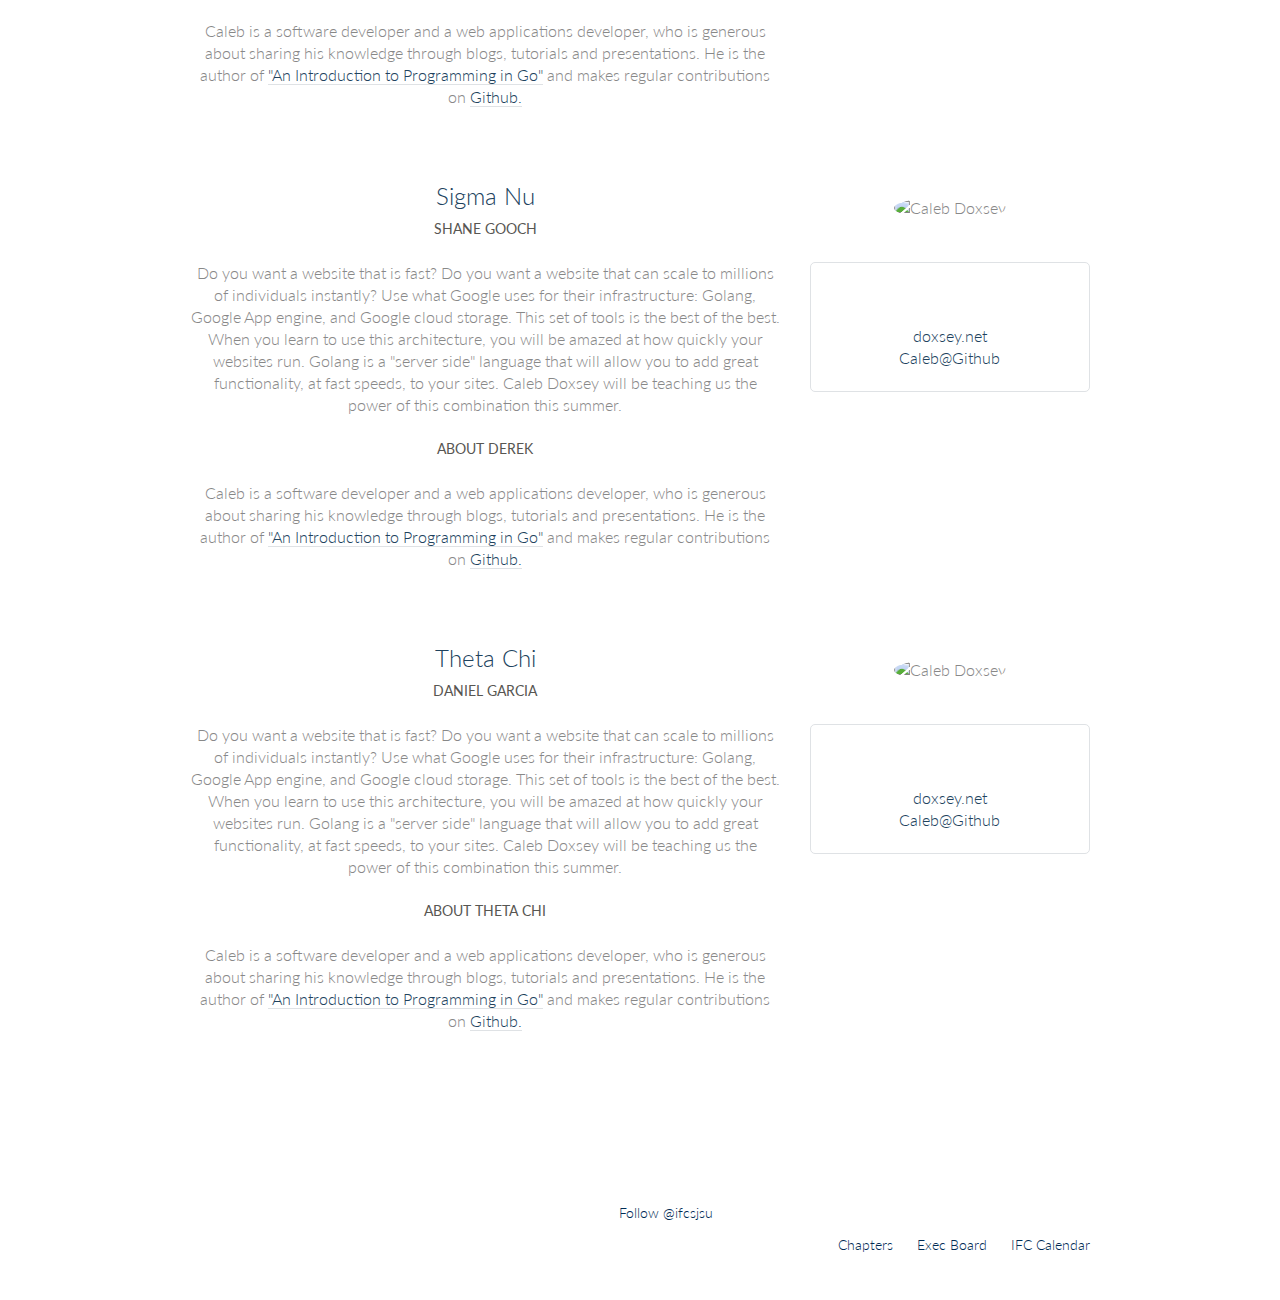
==== commit b19f0047: "working version of website" ====
--- a/chapters.html
+++ b/chapters.html
@@ -4,7 +4,7 @@
 
 <head>
     <meta charset="utf-8">
-    <title>SJSU IFC</title>
+    <title>SJSU IFC | Chapters</title>
     <link rel="stylesheet" href="assets/stylesheets/main.css">
     <link rel="stylesheet" href="http://fonts.googleapis.com/css?family=Lato:100,300,400">
     <meta name="description" content="San Jose State Inter Fraternity Council">
@@ -66,18 +66,11 @@
                 <h2>Alpha Epsilon Pi</h2>
                 <h5>Yoni Feldman</h5>
 
-                <p>A strong believer in following his passion, Ryan Bonhardt is passionate about sharing his knowledge
-                    of HTML and CSS. He is also a great advocate of learning by doing, so be prepared to do
-                    and learn with Ryan this summer. </p>
+                <p>Being an immigrant from Israel, Yoni learned to strive to be the best in whatever he does. He's passionate about bringing out the best in people in order for everyone to succeed.</p>
 
                 <h5>About AEPi</h5>
 
-                <p>Ryan is the founder of <a href="http://www.makerbased.com/" target="_blank">Maker-Based Education</a>, where he
-                    strives to help schools teach real and relevant skills and to empower all teachers and students in
-                    today's world. He has
-                    run across the USA for Sarcoma cancer research, lived in 10 cities, been a white water river guide,
-                    surfed across Latin America, and advised multiple small businesses. His goal is to love what he does
-                    and learn something new every day.</p>
+                <p>The Alpha Epsilon Pi Fraternity is the largest fraternity based on Jewish Values around the globe. Founded in 1913, we have over 172 chapters across the nation as well as Canada, United Kingdom, France, Austria ,Israel and Australia. The San Jose State chapter was brought on campus on August 5th 2013, and since then we have doubled our numbers for the last three years.</p>
 
             </div><aside class="col-1-3">
             <div class="speaker-info">
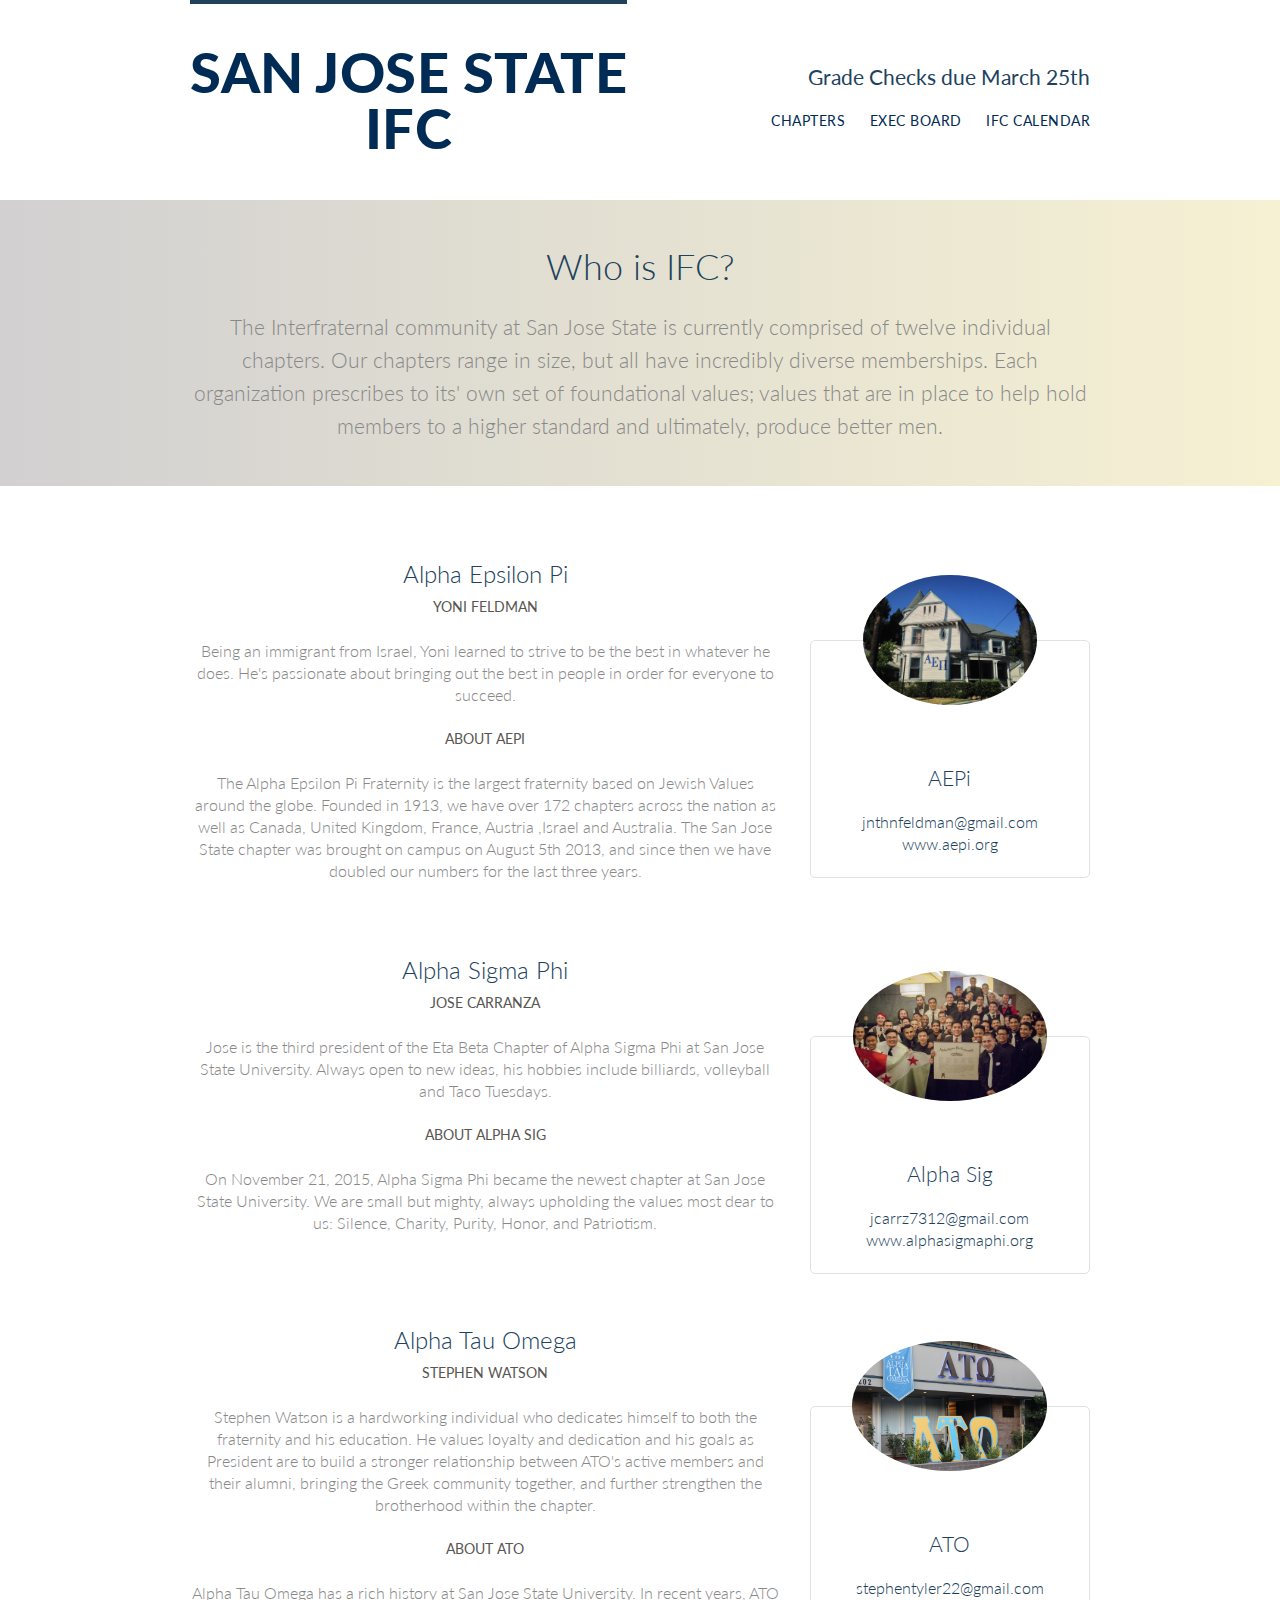
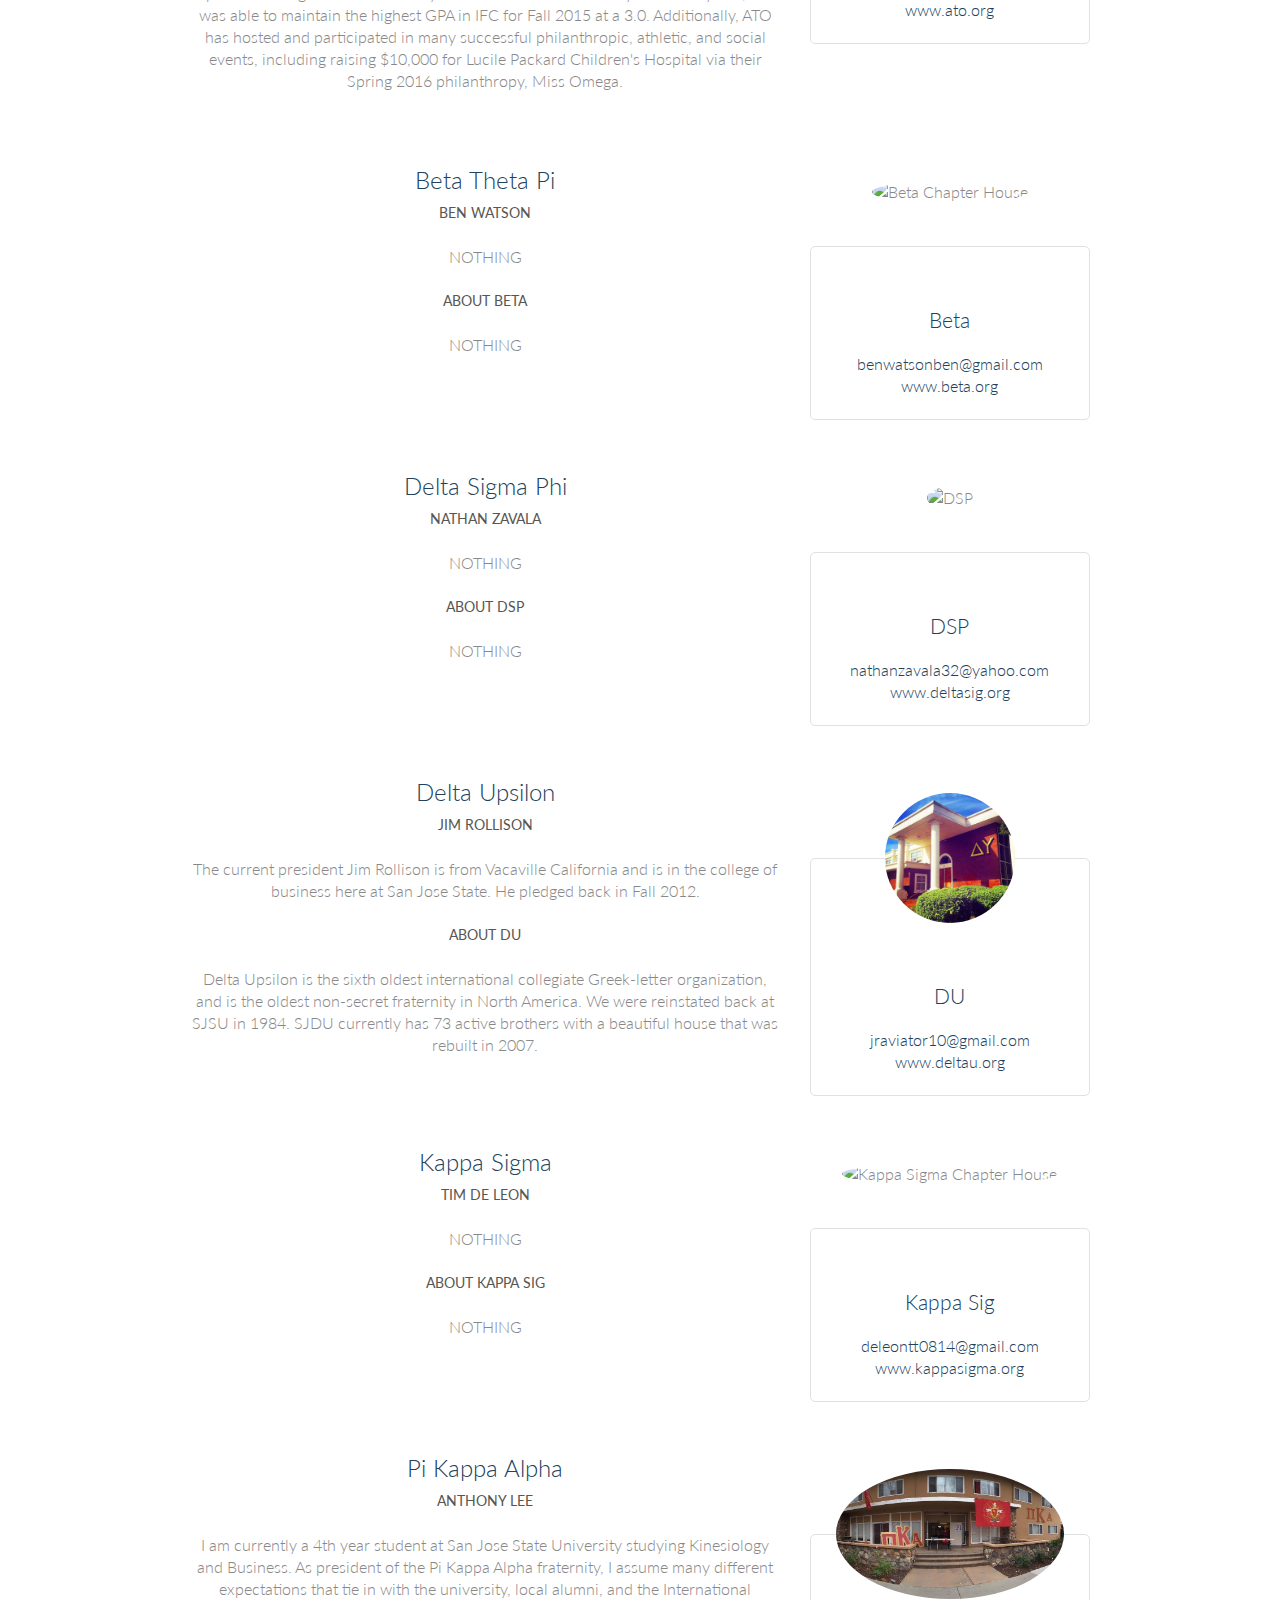
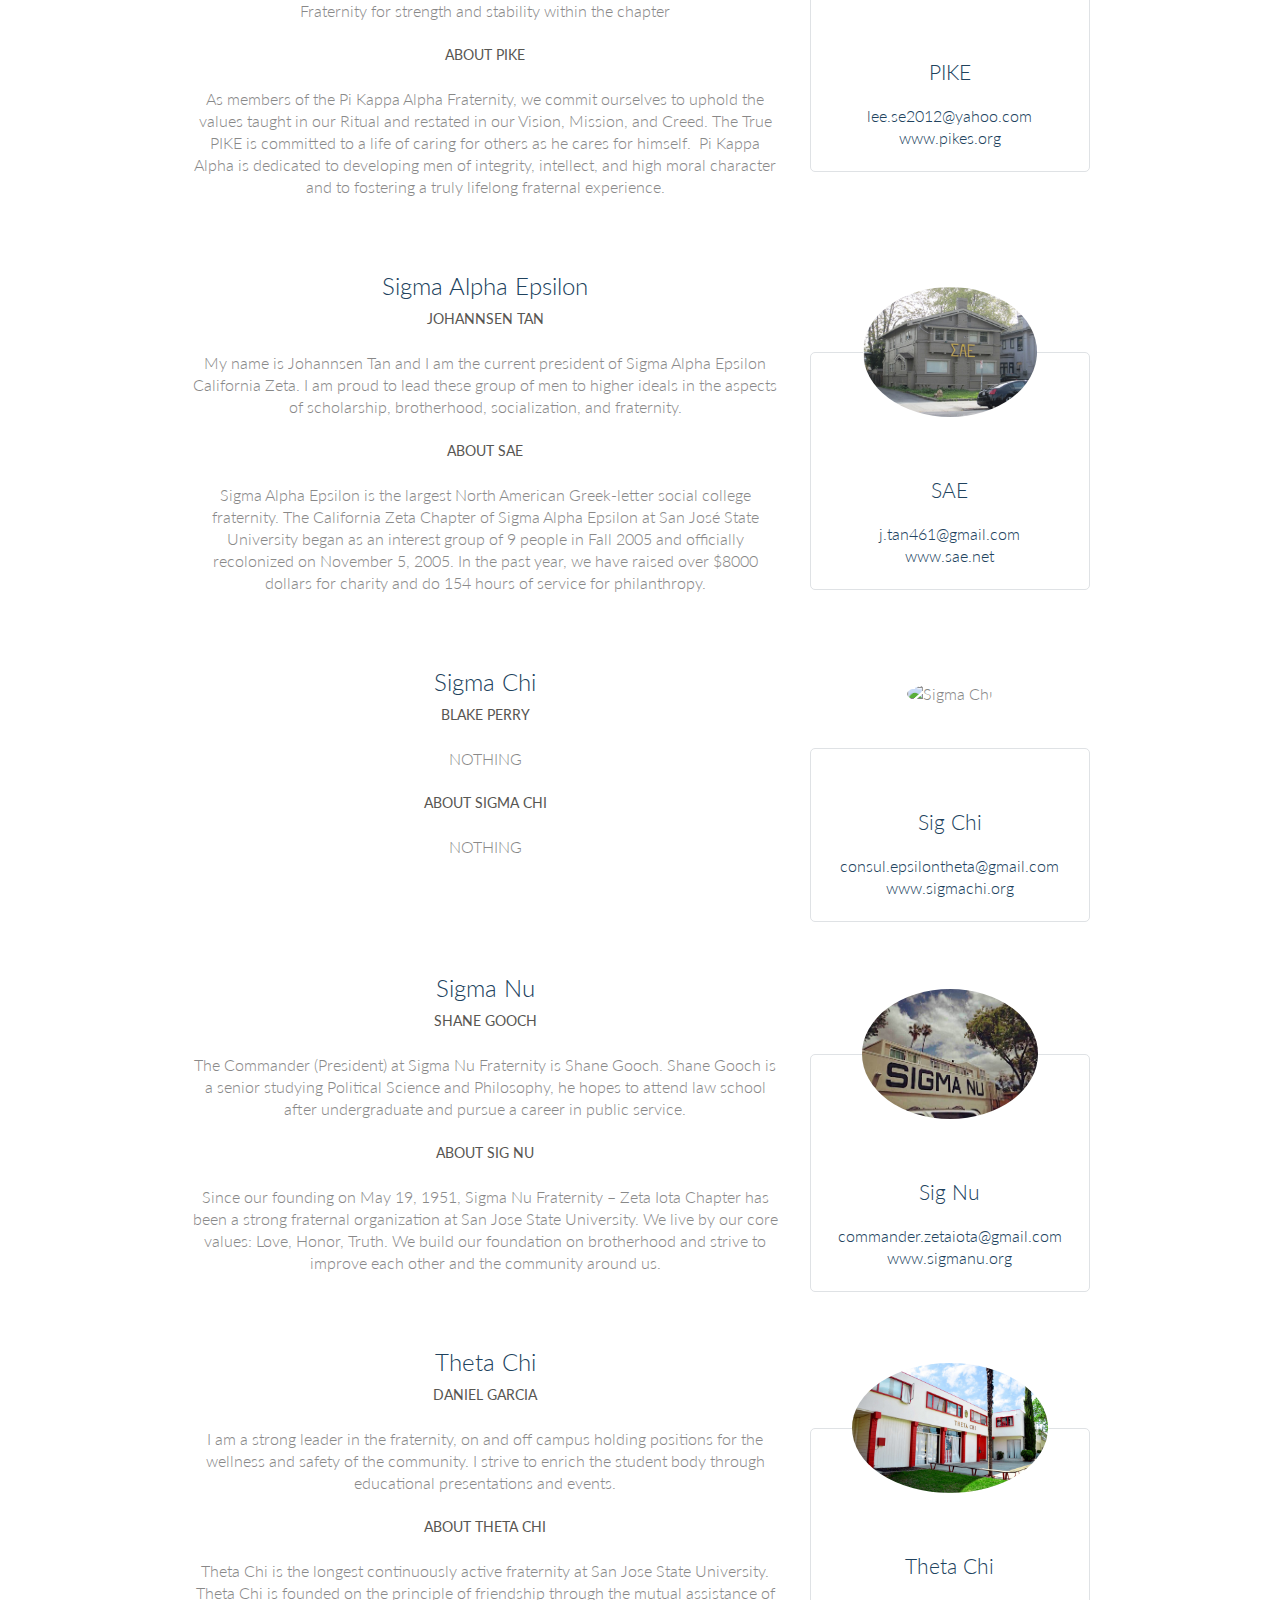
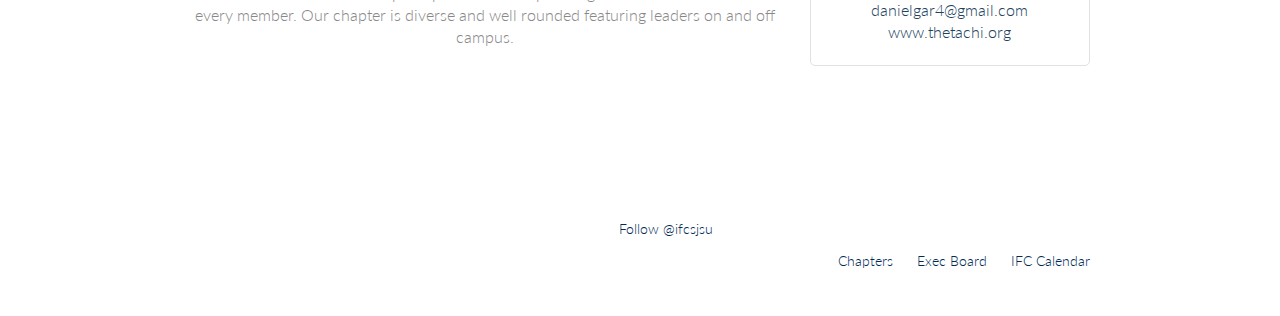
==== commit beec9719: "added all info that I had to website" ====
--- a/chapters.html
+++ b/chapters.html
@@ -75,11 +75,12 @@
             </div><aside class="col-1-3">
             <div class="speaker-info">
 
-                <img src="assets/images/speakers/ryan_bonhardt.jpeg" alt="Adam Connor">
-
-                <ul>
-                    <li><a href="https://twitter.com/ryanbonhardt" target="_blank">@maker_based</a></li>
-                    <li><a href="http://www.ryanbonhardt.com/" target="_blank">ryanbonhardt.com</a></li>
+                <img src="assets/images/chapterPictures/AEPi.jpg" alt="AEPi Chapter House">
+
+                <ul>
+                    <li><h3>AEPi</h3></li>
+                    <li><a href="mailto:jnthnfeldman@gmail.com" target="_blank">jnthnfeldman@gmail.com</a></li>
+                    <li><a href="http://www.aepi.org/" target="_blank">www.aepi.org</a></li>
                 </ul>
 
             </div>
@@ -97,40 +98,22 @@
                 <h2>Alpha Sigma Phi</h2>
                 <h5>Jose Carranza</h5>
 
-                <p>With over 20 years experience developing and training,
-                    Ray Villalobos has what it takes to help you take your
-                    javascript skills to the next level. </p>
-
-                <h5>About Alpha Sigma Phi</h5>
-
-                <p>Ray Villalobos is a full-time author and teacher at <a
-                        href="http://www.lynda.com/Ray-Villalobos/832401-1.html" target="_blank">Lynda.com</a> with over
-                    30 courses focusing on the
-                    front-end of the web including JavaScript, Responsive CSS, Sass, Compass, CoffeeScript and Workflows
-                    plus libraries and frameworks like Angular, Advanced Bootstrap, Gulp, Reveal, Grunt and others.
-
-                    He is also the author of the book, <a
-                            href="http://www.amazon.com/Exploring-Multimedia-Designers-Computer-Animation/dp/1418001031/ref=sr_1_1?ie=UTF8&qid=1425921731&sr=8-1&keywords=Exploring+Multimedia+for+Designers"
-                            target="_blank">Exploring Multimedia for Designers</a
-                    >. As the Director of Multimedia
-                    for Entravision Communications, he designed and developed a network of radio station and TV
-                    websites. As a Senior Producer for Tribune Interactive, he was responsible for designing
-                    <a href="http://www.orlandosentinel.com/" target="_blank">orlandosentinel.com</a> and for creating
-                    immersive interactive projects and Flash games for the Tribune
-                    network of websites. You can follow Ray <a href="https://twitter.com/planetoftheweb"
-                                                               target="_blank">@planetoftheweb</a> on Twitter or check
-                    out his blog at
-                    <a href="http://www.raybo.org/" target="_blank">http://raybo.org</a></p>
-
-            </div><aside class="col-1-3">
-            <div class="speaker-info">
-
-                <img src="assets/images/speakers/ray_villalobos.jpeg"
-                     alt="Ray Villalobos">
-
-                <ul>
-                    <li><a href="https://twitter.com/planetoftheweb" target="_blank">@planetoftheweb</a></li>
-                    <li><a href="http://www.raybo.org/" target="_blank">raybo.org</a></li>
+                <p>Jose is the third president of the Eta Beta Chapter of Alpha Sigma Phi at San Jose State University.  Always open to new ideas, his hobbies include billiards, volleyball and Taco Tuesdays.</p>
+
+                <h5>About Alpha Sig</h5>
+
+                <p>On November 21, 2015, Alpha Sigma Phi became the newest chapter at San Jose State University.  We are small but mighty, always upholding the values most dear to us: Silence, Charity, Purity, Honor, and Patriotism.</p>
+
+            </div><aside class="col-1-3">
+            <div class="speaker-info">
+
+                <img src="assets/images/chapterPictures/AlphaSig.jpg"
+                     alt="Alpha Sig Chapter">
+
+                <ul>
+                    <li><h3>Alpha Sig</h3></li>
+                    <li><a href="mailto:jcarrz7312@gmail.com" target="_blank">jcarrz7312@gmail.com</a></li>
+                    <li><a href="http://alphasigmaphi.org/" target="_blank">www.alphasigmaphi.org</a></li>
                 </ul>
 
             </div>
@@ -148,28 +131,21 @@
                 <h2>Alpha Tau Omega</h2>
                 <h5>Stephen Watson</h5>
 
-                <p>As the idea of web components is beginning to catch the
-                    attention of more and more developers, now is a good time to
-                    not only familiarize yourself with it's capabilities, but
-                    to add some useful tools to your toolset. Andrew Rota
-                    will be teaching web components at Fresno City College, this summer
-                    2015. </p>
+                <p>Stephen Watson is a hardworking individual who dedicates himself to both the fraternity and his education. He values loyalty and dedication and his goals as President are to build a stronger relationship between ATO's active members and their alumni, bringing the Greek community together, and further strengthen the brotherhood within the chapter.</p>
 
                 <h5>About ATO</h5>
 
-                <p>Andrew is a front­end software developer who specializes in building interactive HTML5 JavaScript web
-                    applications. He has experience writing modular and testable JavaScript, building cross-device
-                    responsive websites, and architecting service-­oriented web applications for clients in a variety of
-                    industries.</p>
-
-            </div><aside class="col-1-3">
-            <div class="speaker-info">
-
-                <img src="assets/images/speakers/andrew_rota.jpeg" alt="AJ Self">
-
-                <ul>
-                    <li><a href="https://twitter.com/andrewrota" target="_blank">@AndrewRota</a></li>
-                    <li><a href="https://www.linkedin.com/profile/in/andrewrota?goback=" target="_blank">Andrew@linkedin</a></li>
+                <p>Alpha Tau Omega has a rich history at San Jose State University. In recent years, ATO was able to maintain the highest GPA in IFC for Fall 2015 at a 3.0. Additionally, ATO has hosted and participated in many successful philanthropic, athletic, and social events, including raising $10,000 for Lucile Packard Children's Hospital via their Spring 2016 philanthropy, Miss Omega.</p>
+
+            </div><aside class="col-1-3">
+            <div class="speaker-info">
+
+                <img src="assets/images/chapterPictures/ATO.jpg" alt="ATO Chapter">
+
+                <ul>
+                    <li><h3>ATO</h3></li>
+                    <li><a href="mailto:stephentyler22@gmail.com" target="_blank">stephentyler22@gmail.com</a></li>
+                    <li><a href="http://www.ato.org/" target="_blank">www.ato.org</a></li>
                 </ul>
 
             </div>
@@ -186,26 +162,21 @@
                 <h2>Beta Theta Pi</h2>
                 <h5>Ben Watson</h5>
 
-                <p>Boasted as the future of Web Development, Polymer makes it
-                    faster and easier to create web applications. Zeno Rocha is a Polymer rockstar and will be
-                    teaching us Polymer this summer at Fresno City College. </p>
+                <p>NOTHING</p>
 
                 <h5>About Beta</h5>
 
-                <p>He is a co-founder of <a href="http://braziljs.org/" target="_blank">BrazilJS Foundation</a>, member at the <a
-                        href="https://developers.google.com/experts/people/zeno-rocha">Google Developers Expert
-                    Program</a>, and a host on Zone of Front-enders. He also has a ton of activity on <a
-                        href="https://github.com/zenorocha">github!</a> Author at <a
-                        href="http://www.smashingmagazine.com/2013/03/26/goodbye-zen-coding-hello-emmet/">Smashing
-                    Magazine</a>, Zeno is always on the lookout for faster, more efficient development strategies.</p>
-
-            </div><aside class="col-1-3">
-            <div class="speaker-info">
-
-                <img src="assets/images/speakers/zeno_rocha.jpeg" alt="Zeno Rocha">
-
-                <ul>
-                    <li><a href="https://twitter.com/zenorocha" target="_blank">@zenorocha</a></li>
+                <p>NOTHING</p>
+
+            </div><aside class="col-1-3">
+            <div class="speaker-info">
+
+                <img src="assets/images/speakers/zeno_rocha.jpeg" alt="Beta Chapter House">
+
+                <ul>
+                    <li><h3>Beta</h3></li>
+                    <li><a href="mailto:benwatsonben@gmail.com" target="_blank">benwatsonben@gmail.com</a></li>
+                    <li><a href="http://beta.org/">www.beta.org</a></li>
                 </ul>
 
             </div>
@@ -222,34 +193,21 @@
                 <h2>Delta Sigma Phi</h2>
                 <h5>Nathan Zavala</h5>
 
-                <p>Do you want a website that is fast? Do you want a website that can scale to millions of individuals
-                    instantly? Use what Google uses for their infrastructure: Golang, Google App engine, and Google
-                    cloud storage.
-                    This set of tools is the best of the best. When you learn to use this architecture, you will be
-                    amazed
-                    at how quickly your websites run. Golang is a "server side" language that will allow you to add
-                    great
-                    functionality, at fast speeds, to your sites. Caleb Doxsey will be teaching us the power of this
-                    combination this summer.</p>
+                <p>NOTHING</p>
 
                 <h5>About DSP</h5>
 
-                <p>Caleb is a software developer and a web applications developer,
-                    who is generous about sharing his knowledge through blogs,
-                    tutorials and presentations. He is the author of <a
-                            href="http://www.amazon.com/dp/1478355824/ref=as_sl_pd_tf_lc?tag=doxseynet-20&camp=14573&creative=327641&linkCode=as1&creativeASIN=1478355824&adid=1D8M6J8H13SV3MD7ETNA&&ref-refURL=http%3A%2F%2Fwww.doxsey.net%2F">"An
-                        Introduction
-                        to Programming in Go"</a> and makes regular contributions on <a
-                            href="https://github.com/calebdoxsey">Github.</a></p>
-
-            </div><aside class="col-1-3">
-            <div class="speaker-info">
-
-                <img src="assets/images/speakers/caleb_doxsey.jpeg" alt="Caleb Doxsey">
-
-                <ul>
-                    <li><a href="http://www.doxsey.net/" target="_blank">doxsey.net</a></li>
-                    <li><a href="https://github.com/calebdoxsey" target="_blank">Caleb@Github</a></li>
+                <p>NOTHING</p>
+
+            </div><aside class="col-1-3">
+            <div class="speaker-info">
+
+                <img src="assets/images/speakers/caleb_doxsey.jpeg" alt="DSP">
+
+                <ul>
+                    <li><h3>DSP</h3></li>
+                    <li><a href="mailto:nathanzavala32@yahoo.com" target="_blank">nathanzavala32@yahoo.com</a></li>
+                    <li><a href="http://www.deltasig.org/" target="_blank">www.deltasig.org</a></li>
                 </ul>
 
             </div>
@@ -266,34 +224,22 @@
                 <h2>Delta Upsilon</h2>
                 <h5>Jim Rollison</h5>
 
-                <p>Do you want a website that is fast? Do you want a website that can scale to millions of individuals
-                    instantly? Use what Google uses for their infrastructure: Golang, Google App engine, and Google
-                    cloud storage.
-                    This set of tools is the best of the best. When you learn to use this architecture, you will be
-                    amazed
-                    at how quickly your websites run. Golang is a "server side" language that will allow you to add
-                    great
-                    functionality, at fast speeds, to your sites. Caleb Doxsey will be teaching us the power of this
-                    combination this summer.</p>
+                <p>The current president Jim Rollison is from Vacaville California and is in the college of business here at San Jose State. He pledged back in Fall 2012.</p>
 
                 <h5>About DU</h5>
 
-                <p>Caleb is a software developer and a web applications developer,
-                    who is generous about sharing his knowledge through blogs,
-                    tutorials and presentations. He is the author of <a
-                            href="http://www.amazon.com/dp/1478355824/ref=as_sl_pd_tf_lc?tag=doxseynet-20&camp=14573&creative=327641&linkCode=as1&creativeASIN=1478355824&adid=1D8M6J8H13SV3MD7ETNA&&ref-refURL=http%3A%2F%2Fwww.doxsey.net%2F">"An
-                        Introduction
-                        to Programming in Go"</a> and makes regular contributions on <a
-                            href="https://github.com/calebdoxsey">Github.</a></p>
-
-            </div><aside class="col-1-3">
-            <div class="speaker-info">
-
-                <img src="assets/images/speakers/caleb_doxsey.jpeg" alt="Caleb Doxsey">
-
-                <ul>
-                    <li><a href="http://www.doxsey.net/" target="_blank">doxsey.net</a></li>
-                    <li><a href="https://github.com/calebdoxsey" target="_blank">Caleb@Github</a></li>
+                <p>Delta Upsilon is the sixth oldest international collegiate Greek-letter organization, and is the oldest non-secret fraternity in North America. We were reinstated back at SJSU in 1984. SJDU currently has 73 active brothers with a beautiful house that was rebuilt in 2007.</p>
+
+            </div><aside class="col-1-3">
+            <div class="speaker-info">
+
+                <img src="assets/images/chapterPictures/DeltaU.jpg" alt="Delta U">
+
+                <ul>
+                    <li><h3>DU</h3></li>
+                    <li><a href="mailto:jraviator10@gmail.com" target="_blank">jraviator10@gmail.com</a></li>
+                    <li><a href="http://www.deltau.org/Home" target="_blank">www.deltau.org</a></li>
+
                 </ul>
 
             </div>
@@ -310,34 +256,21 @@
                 <h2>Kappa Sigma</h2>
                 <h5>Tim De Leon</h5>
 
-                <p>Do you want a website that is fast? Do you want a website that can scale to millions of individuals
-                    instantly? Use what Google uses for their infrastructure: Golang, Google App engine, and Google
-                    cloud storage.
-                    This set of tools is the best of the best. When you learn to use this architecture, you will be
-                    amazed
-                    at how quickly your websites run. Golang is a "server side" language that will allow you to add
-                    great
-                    functionality, at fast speeds, to your sites. Caleb Doxsey will be teaching us the power of this
-                    combination this summer.</p>
+                <p>NOTHING</p>
 
                 <h5>About Kappa Sig</h5>
 
-                <p>Caleb is a software developer and a web applications developer,
-                    who is generous about sharing his knowledge through blogs,
-                    tutorials and presentations. He is the author of <a
-                            href="http://www.amazon.com/dp/1478355824/ref=as_sl_pd_tf_lc?tag=doxseynet-20&camp=14573&creative=327641&linkCode=as1&creativeASIN=1478355824&adid=1D8M6J8H13SV3MD7ETNA&&ref-refURL=http%3A%2F%2Fwww.doxsey.net%2F">"An
-                        Introduction
-                        to Programming in Go"</a> and makes regular contributions on <a
-                            href="https://github.com/calebdoxsey">Github.</a></p>
-
-            </div><aside class="col-1-3">
-            <div class="speaker-info">
-
-                <img src="assets/images/speakers/caleb_doxsey.jpeg" alt="Caleb Doxsey">
-
-                <ul>
-                    <li><a href="http://www.doxsey.net/" target="_blank">doxsey.net</a></li>
-                    <li><a href="https://github.com/calebdoxsey" target="_blank">Caleb@Github</a></li>
+                <p>NOTHING</p>
+
+            </div><aside class="col-1-3">
+            <div class="speaker-info">
+
+                <img src="assets/images/speakers/caleb_doxsey.jpeg" alt="Kappa Sigma Chapter House">
+
+                <ul>
+                    <li><h3>Kappa Sig</h3></li>
+                    <li><a href="mailto:deleontt0814@gmail.com" target="_blank">deleontt0814@gmail.com</a></li>
+                    <li><a href="http://kappasigma.org/" target="_blank">www.kappasigma.org</a></li>
                 </ul>
 
             </div>
@@ -353,34 +286,21 @@
                 <h2>Pi Kappa Alpha</h2>
                 <h5>Anthony Lee</h5>
 
-                <p>Do you want a website that is fast? Do you want a website that can scale to millions of individuals
-                    instantly? Use what Google uses for their infrastructure: Golang, Google App engine, and Google
-                    cloud storage.
-                    This set of tools is the best of the best. When you learn to use this architecture, you will be
-                    amazed
-                    at how quickly your websites run. Golang is a "server side" language that will allow you to add
-                    great
-                    functionality, at fast speeds, to your sites. Caleb Doxsey will be teaching us the power of this
-                    combination this summer.</p>
+                <p>I am currently a 4th year student at San Jose State University studying Kinesiology and Business. As president of the Pi Kappa Alpha fraternity, I assume many different expectations that tie in with the university, local alumni, and the International Fraternity for strength and stability within the chapter</p>
 
                 <h5>About Pike</h5>
 
-                <p>Caleb is a software developer and a web applications developer,
-                    who is generous about sharing his knowledge through blogs,
-                    tutorials and presentations. He is the author of <a
-                            href="http://www.amazon.com/dp/1478355824/ref=as_sl_pd_tf_lc?tag=doxseynet-20&camp=14573&creative=327641&linkCode=as1&creativeASIN=1478355824&adid=1D8M6J8H13SV3MD7ETNA&&ref-refURL=http%3A%2F%2Fwww.doxsey.net%2F">"An
-                        Introduction
-                        to Programming in Go"</a> and makes regular contributions on <a
-                            href="https://github.com/calebdoxsey">Github.</a></p>
-
-            </div><aside class="col-1-3">
-            <div class="speaker-info">
-
-                <img src="assets/images/speakers/caleb_doxsey.jpeg" alt="Caleb Doxsey">
-
-                <ul>
-                    <li><a href="http://www.doxsey.net/" target="_blank">doxsey.net</a></li>
-                    <li><a href="https://github.com/calebdoxsey" target="_blank">Caleb@Github</a></li>
+                <p>As members of the Pi Kappa Alpha Fraternity, we commit ourselves to uphold the values taught in our Ritual and restated in our Vision, Mission, and Creed. The True PIKE is committed to a life of caring for others as he cares for himself.  Pi Kappa Alpha is dedicated to developing men of integrity, intellect, and high moral character and to fostering a truly lifelong fraternal experience.</p>
+
+            </div><aside class="col-1-3">
+            <div class="speaker-info">
+
+                <img src="assets/images/chapterPictures/Pike.jpg" alt="PIKE Chapter House">
+
+                <ul>
+                    <li><h3>PIKE</h3></li>
+                    <li><a href="mailto:lee.se2012@yahoo.com" target="_blank">lee.se2012@yahoo.com</a></li>
+                    <li><a href="https://www.pikes.org/" target="_blank">www.pikes.org</a></li>
                 </ul>
 
             </div>
@@ -396,34 +316,22 @@
                 <h2>Sigma Alpha Epsilon</h2>
                 <h5>Johannsen Tan</h5>
 
-                <p>Do you want a website that is fast? Do you want a website that can scale to millions of individuals
-                    instantly? Use what Google uses for their infrastructure: Golang, Google App engine, and Google
-                    cloud storage.
-                    This set of tools is the best of the best. When you learn to use this architecture, you will be
-                    amazed
-                    at how quickly your websites run. Golang is a "server side" language that will allow you to add
-                    great
-                    functionality, at fast speeds, to your sites. Caleb Doxsey will be teaching us the power of this
-                    combination this summer.</p>
+                <p>My name is Johannsen Tan and I am the current president of Sigma Alpha Epsilon California Zeta. I am proud to lead these group of men to higher ideals in the aspects of scholarship, brotherhood, socialization, and fraternity. </p>
 
                 <h5>About SAE</h5>
 
-                <p>Caleb is a software developer and a web applications developer,
-                    who is generous about sharing his knowledge through blogs,
-                    tutorials and presentations. He is the author of <a
-                            href="http://www.amazon.com/dp/1478355824/ref=as_sl_pd_tf_lc?tag=doxseynet-20&camp=14573&creative=327641&linkCode=as1&creativeASIN=1478355824&adid=1D8M6J8H13SV3MD7ETNA&&ref-refURL=http%3A%2F%2Fwww.doxsey.net%2F">"An
-                        Introduction
-                        to Programming in Go"</a> and makes regular contributions on <a
-                            href="https://github.com/calebdoxsey">Github.</a></p>
-
-            </div><aside class="col-1-3">
-            <div class="speaker-info">
-
-                <img src="assets/images/speakers/caleb_doxsey.jpeg" alt="Caleb Doxsey">
-
-                <ul>
-                    <li><a href="http://www.doxsey.net/" target="_blank">doxsey.net</a></li>
-                    <li><a href="https://github.com/calebdoxsey" target="_blank">Caleb@Github</a></li>
+                <p>Sigma Alpha Epsilon is the largest North American Greek-letter social college fraternity. The California Zeta Chapter of Sigma Alpha Epsilon at San José State University began as an interest group of 9 people in Fall 2005 and officially recolonized on November 5, 2005. In the past year, we have raised over $8000 dollars for charity and do 154 hours of service for philanthropy.
+                </p>
+
+            </div><aside class="col-1-3">
+            <div class="speaker-info">
+
+                <img src="assets/images/chapterPictures/SAE.jpg" alt="SAE">
+
+                <ul>
+                    <li><h3>SAE</h3></li>
+                    <li><a href="mailto:j.tan461@gmail.com" target="_blank">j.tan461@gmail.com</a></li>
+                    <li><a href="http://www.sae.net/" target="_blank">www.sae.net</a></li>
                 </ul>
 
             </div>
@@ -440,34 +348,21 @@
                 <h2>Sigma Chi</h2>
                 <h5>Blake Perry</h5>
 
-                <p>Do you want a website that is fast? Do you want a website that can scale to millions of individuals
-                    instantly? Use what Google uses for their infrastructure: Golang, Google App engine, and Google
-                    cloud storage.
-                    This set of tools is the best of the best. When you learn to use this architecture, you will be
-                    amazed
-                    at how quickly your websites run. Golang is a "server side" language that will allow you to add
-                    great
-                    functionality, at fast speeds, to your sites. Caleb Doxsey will be teaching us the power of this
-                    combination this summer.</p>
+                <p>NOTHING</p>
 
                 <h5>About Sigma Chi</h5>
 
-                <p>Caleb is a software developer and a web applications developer,
-                    who is generous about sharing his knowledge through blogs,
-                    tutorials and presentations. He is the author of <a
-                            href="http://www.amazon.com/dp/1478355824/ref=as_sl_pd_tf_lc?tag=doxseynet-20&camp=14573&creative=327641&linkCode=as1&creativeASIN=1478355824&adid=1D8M6J8H13SV3MD7ETNA&&ref-refURL=http%3A%2F%2Fwww.doxsey.net%2F">"An
-                        Introduction
-                        to Programming in Go"</a> and makes regular contributions on <a
-                            href="https://github.com/calebdoxsey">Github.</a></p>
-
-            </div><aside class="col-1-3">
-            <div class="speaker-info">
-
-                <img src="assets/images/speakers/caleb_doxsey.jpeg" alt="Caleb Doxsey">
-
-                <ul>
-                    <li><a href="http://www.doxsey.net/" target="_blank">doxsey.net</a></li>
-                    <li><a href="https://github.com/calebdoxsey" target="_blank">Caleb@Github</a></li>
+                <p>NOTHING</p>
+
+            </div><aside class="col-1-3">
+            <div class="speaker-info">
+
+                <img src="assets/images/speakers/caleb_doxsey.jpeg" alt="Sigma Chi">
+
+                <ul>
+                    <li><h3>Sig Chi</h3></li>
+                    <li><a href="mailto:consul.epsilontheta@gmail.com" target="_blank">consul.epsilontheta@gmail.com</a></li>
+                    <li><a href="http://sigmachi.org/" target="_blank">www.sigmachi.org</a></li>
                 </ul>
 
             </div>
@@ -483,34 +378,21 @@
                 <h2>Sigma Nu</h2>
                 <h5>Shane Gooch</h5>
 
-                <p>Do you want a website that is fast? Do you want a website that can scale to millions of individuals
-                    instantly? Use what Google uses for their infrastructure: Golang, Google App engine, and Google
-                    cloud storage.
-                    This set of tools is the best of the best. When you learn to use this architecture, you will be
-                    amazed
-                    at how quickly your websites run. Golang is a "server side" language that will allow you to add
-                    great
-                    functionality, at fast speeds, to your sites. Caleb Doxsey will be teaching us the power of this
-                    combination this summer.</p>
-
-                <h5>About Derek</h5>
-
-                <p>Caleb is a software developer and a web applications developer,
-                    who is generous about sharing his knowledge through blogs,
-                    tutorials and presentations. He is the author of <a
-                            href="http://www.amazon.com/dp/1478355824/ref=as_sl_pd_tf_lc?tag=doxseynet-20&camp=14573&creative=327641&linkCode=as1&creativeASIN=1478355824&adid=1D8M6J8H13SV3MD7ETNA&&ref-refURL=http%3A%2F%2Fwww.doxsey.net%2F">"An
-                        Introduction
-                        to Programming in Go"</a> and makes regular contributions on <a
-                            href="https://github.com/calebdoxsey">Github.</a></p>
-
-            </div><aside class="col-1-3">
-            <div class="speaker-info">
-
-                <img src="assets/images/speakers/caleb_doxsey.jpeg" alt="Caleb Doxsey">
-
-                <ul>
-                    <li><a href="http://www.doxsey.net/" target="_blank">doxsey.net</a></li>
-                    <li><a href="https://github.com/calebdoxsey" target="_blank">Caleb@Github</a></li>
+                <p>The Commander (President) at Sigma Nu Fraternity is Shane Gooch. Shane Gooch is a senior studying Political Science and Philosophy, he hopes to attend law school after undergraduate and pursue a career in public service.</p>
+
+                <h5>About Sig Nu</h5>
+
+                <p>Since our founding on May 19, 1951, Sigma Nu Fraternity – Zeta Iota Chapter has been a strong fraternal organization at San Jose State University. We live by our core values: Love, Honor, Truth. We build our foundation on brotherhood and strive to improve each other and the community around us. </p>
+
+            </div><aside class="col-1-3">
+            <div class="speaker-info">
+
+                <img src="assets/images/chapterPictures/SigmaNu.jpg" alt="Sig Nu House">
+
+                <ul>
+                    <li><h3>Sig Nu</h3></li>
+                    <li><a href="mailto:commander.zetaiota@gmail.com" target="_blank">commander.zetaiota@gmail.com</a></li>
+                    <li><a href="http://www.sigmanu.org/" target="_blank">www.sigmanu.org</a></li>
                 </ul>
 
             </div>
@@ -526,34 +408,21 @@
                 <h2>Theta Chi</h2>
                 <h5>Daniel Garcia</h5>
 
-                <p>Do you want a website that is fast? Do you want a website that can scale to millions of individuals
-                    instantly? Use what Google uses for their infrastructure: Golang, Google App engine, and Google
-                    cloud storage.
-                    This set of tools is the best of the best. When you learn to use this architecture, you will be
-                    amazed
-                    at how quickly your websites run. Golang is a "server side" language that will allow you to add
-                    great
-                    functionality, at fast speeds, to your sites. Caleb Doxsey will be teaching us the power of this
-                    combination this summer.</p>
+                <p>I am a strong leader in the fraternity, on and off campus holding positions for the wellness and safety of the community. I strive to enrich the student body through educational presentations and events. </p>
 
                 <h5>About Theta Chi</h5>
 
-                <p>Caleb is a software developer and a web applications developer,
-                    who is generous about sharing his knowledge through blogs,
-                    tutorials and presentations. He is the author of <a
-                            href="http://www.amazon.com/dp/1478355824/ref=as_sl_pd_tf_lc?tag=doxseynet-20&camp=14573&creative=327641&linkCode=as1&creativeASIN=1478355824&adid=1D8M6J8H13SV3MD7ETNA&&ref-refURL=http%3A%2F%2Fwww.doxsey.net%2F">"An
-                        Introduction
-                        to Programming in Go"</a> and makes regular contributions on <a
-                            href="https://github.com/calebdoxsey">Github.</a></p>
-
-            </div><aside class="col-1-3">
-            <div class="speaker-info">
-
-                <img src="assets/images/speakers/caleb_doxsey.jpeg" alt="Caleb Doxsey">
-
-                <ul>
-                    <li><a href="http://www.doxsey.net/" target="_blank">doxsey.net</a></li>
-                    <li><a href="https://github.com/calebdoxsey" target="_blank">Caleb@Github</a></li>
+                <p>Theta Chi is the longest continuously active fraternity at San Jose State University. Theta Chi is founded on the principle of friendship through the mutual assistance of every member. Our chapter is diverse and well rounded featuring leaders on and off campus. </p>
+
+            </div><aside class="col-1-3">
+            <div class="speaker-info">
+
+                <img src="assets/images/chapterPictures/ThetaChi.jpg" alt="Theta Chi">
+
+                <ul>
+                    <li><h3>Theta Chi</h3></li>
+                    <li><a href="mailto:danielgar4@gmail.com" target="_blank">danielgar4@gmail.com</a></li>
+                    <li><a href="https://www.thetachi.org/" target="_blank">www.thetachi.org</a></li>
                 </ul>
 
             </div>
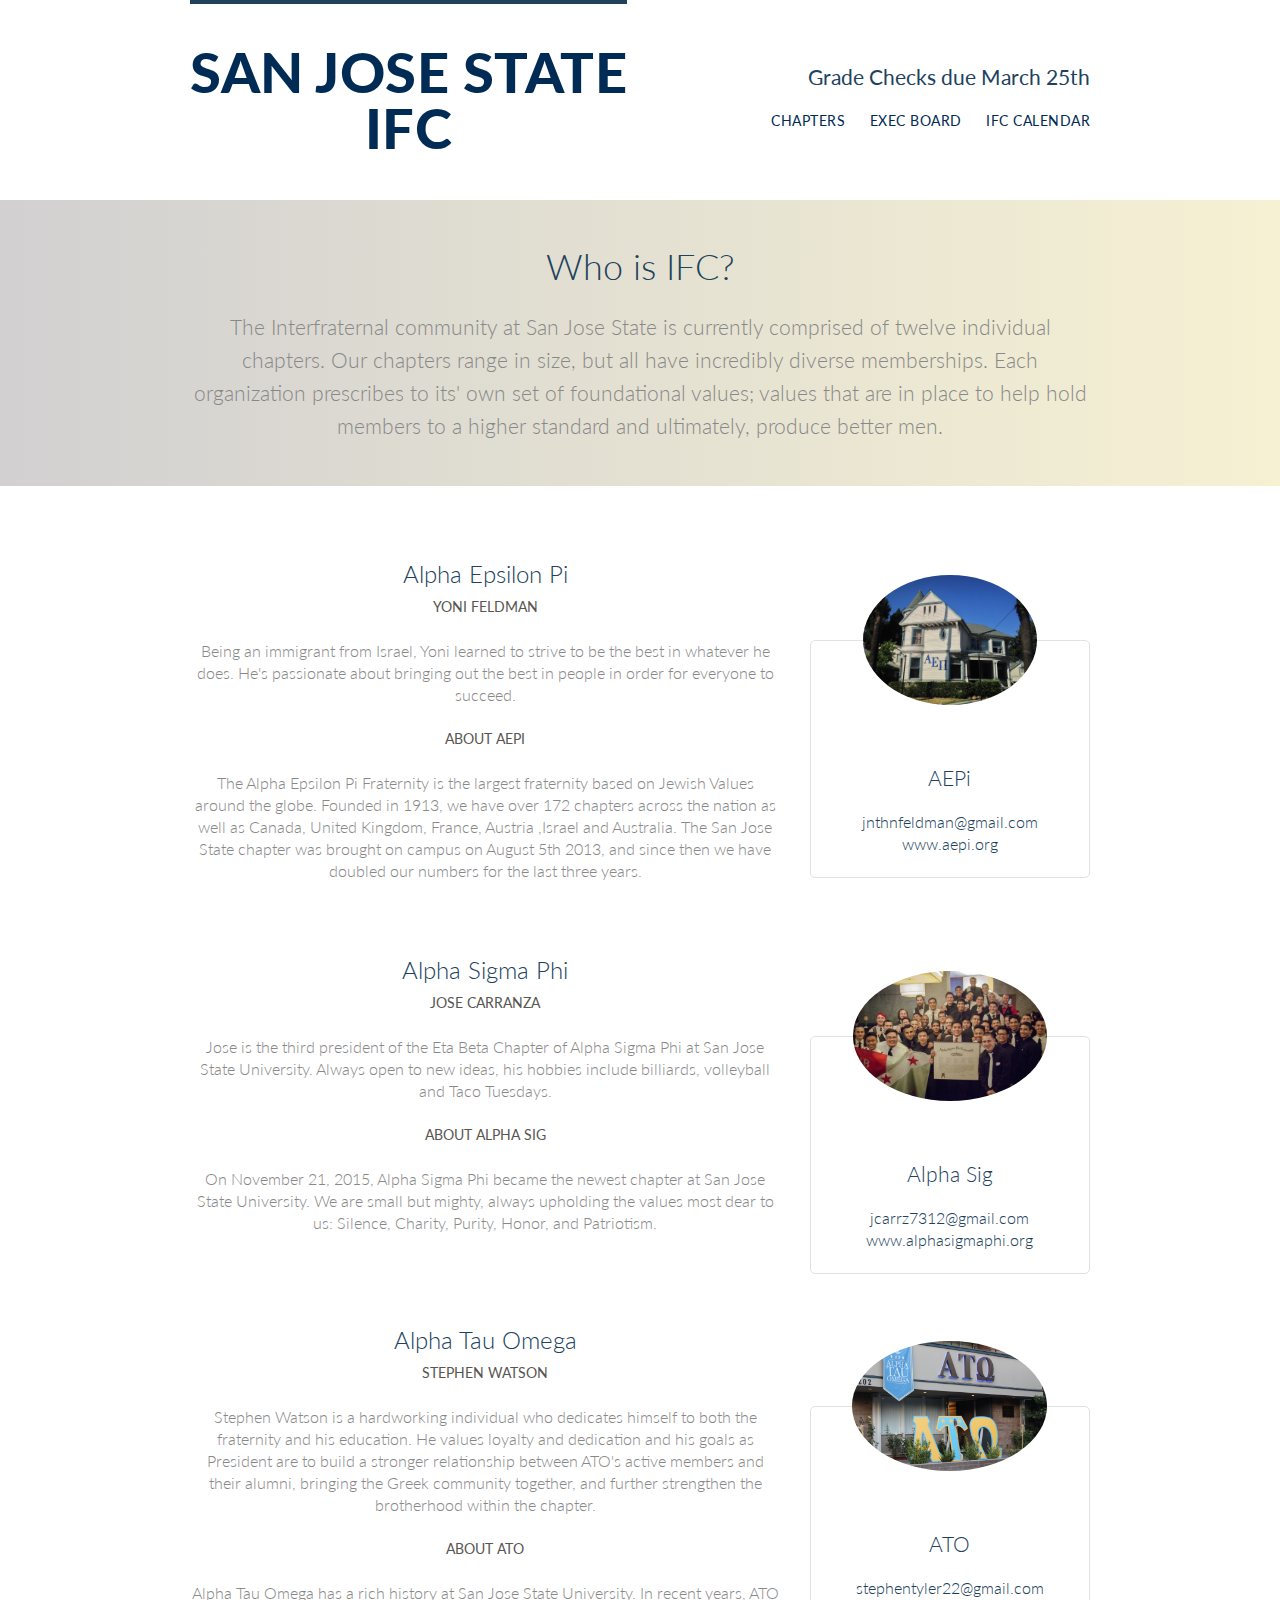
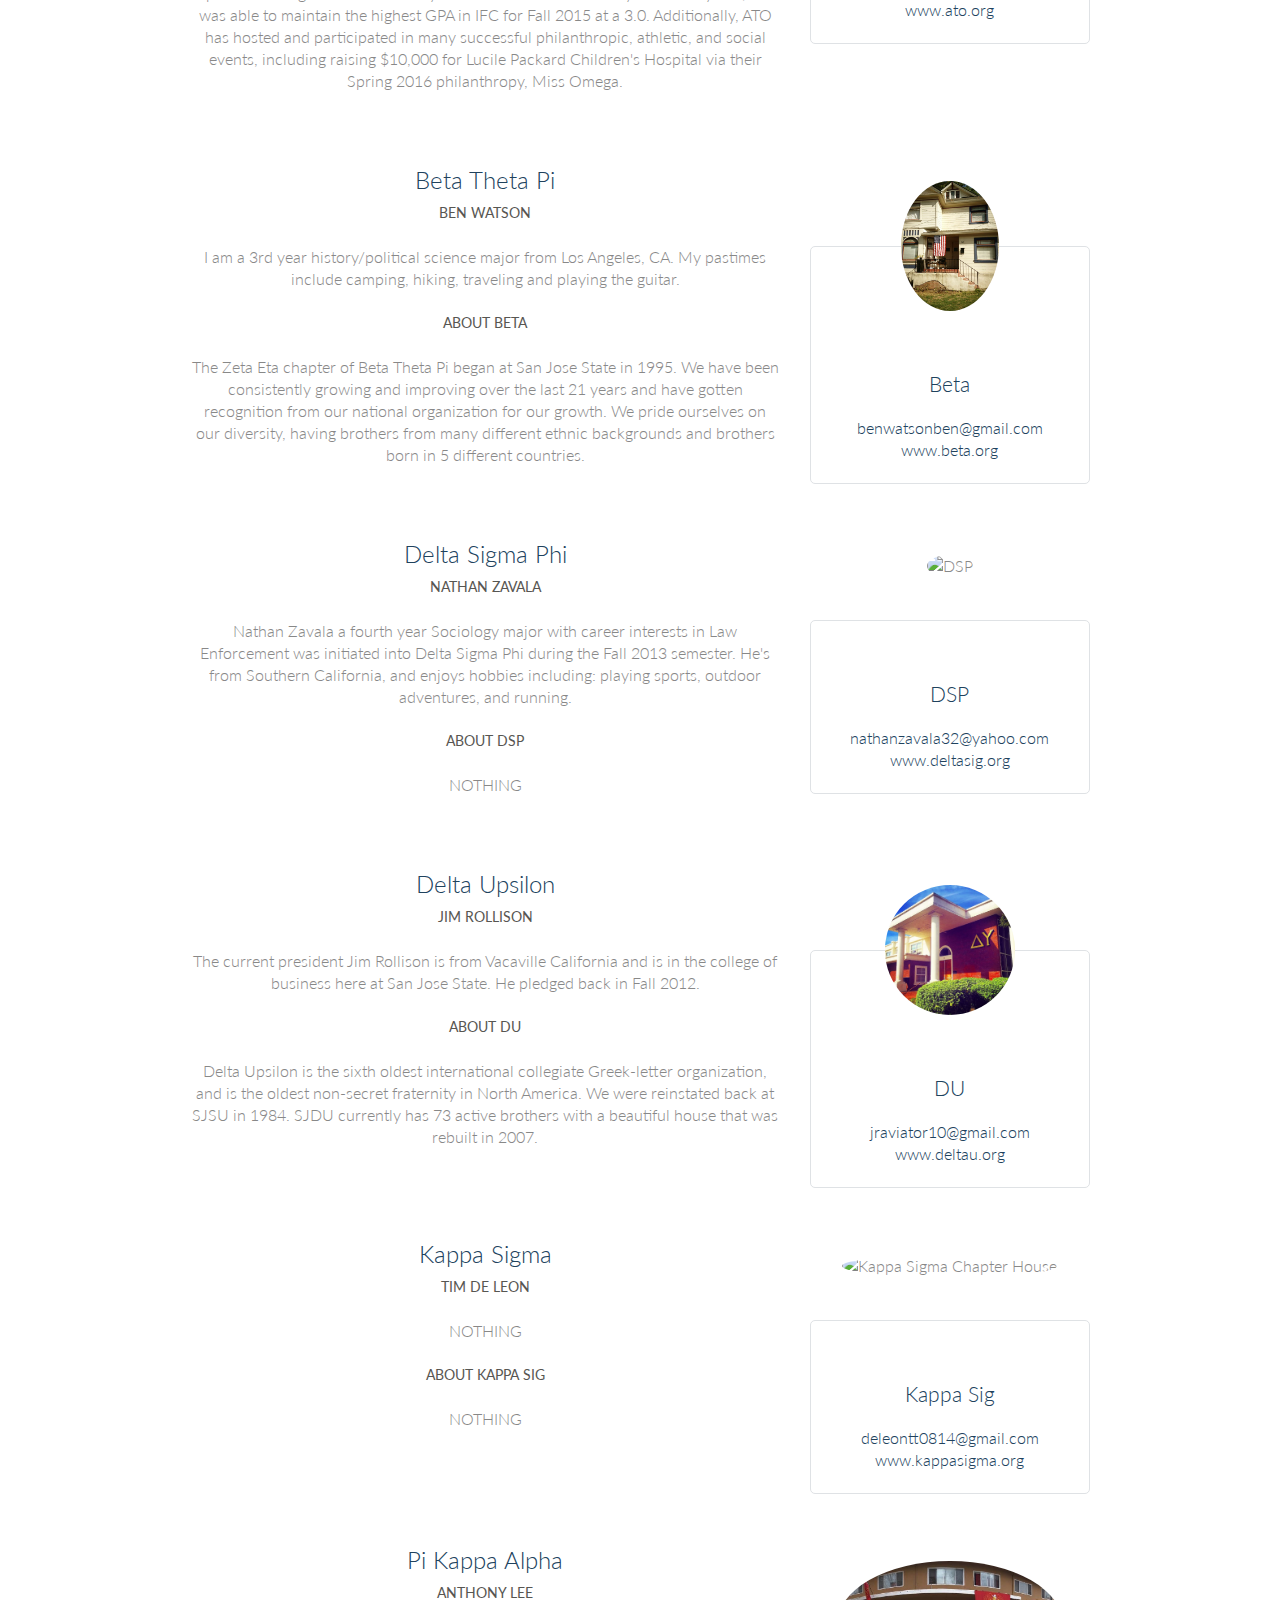
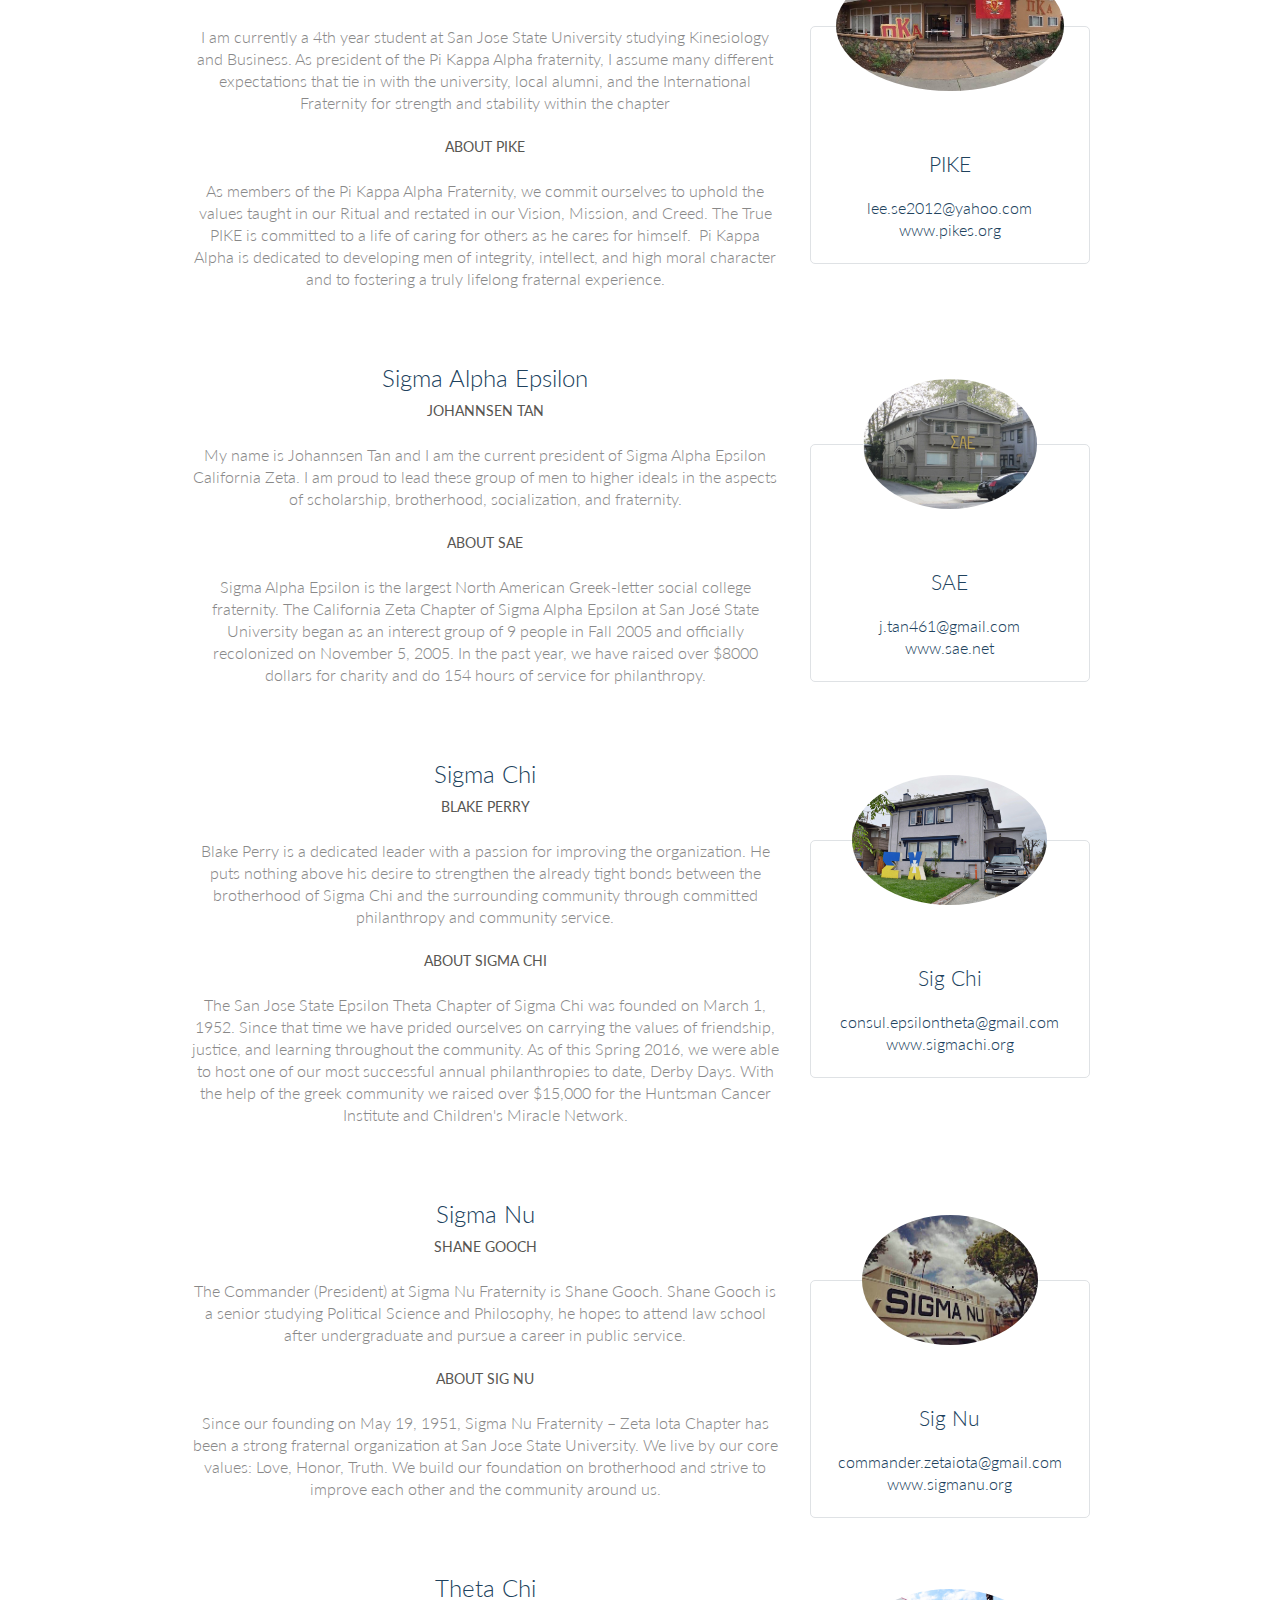
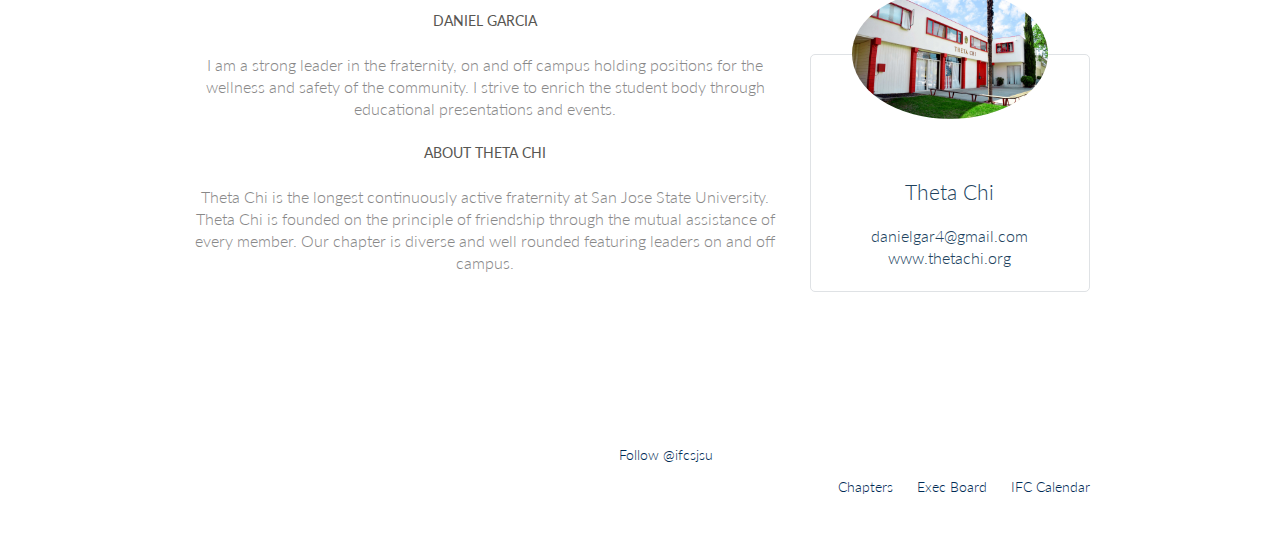
==== commit bc9f7c99: "added beta and sigma chi. still missing kappa sigma" ====
--- a/chapters.html
+++ b/chapters.html
@@ -162,16 +162,16 @@
                 <h2>Beta Theta Pi</h2>
                 <h5>Ben Watson</h5>
 
-                <p>NOTHING</p>
+                <p> I am a 3rd year history/political science major from Los Angeles, CA. My pastimes include camping, hiking, traveling and playing the guitar. </p>
 
                 <h5>About Beta</h5>
 
-                <p>NOTHING</p>
-
-            </div><aside class="col-1-3">
-            <div class="speaker-info">
-
-                <img src="assets/images/speakers/zeno_rocha.jpeg" alt="Beta Chapter House">
+                <p>The Zeta Eta chapter of Beta Theta Pi began at San Jose State in 1995. We have been consistently growing and improving over the last 21 years and have gotten recognition from our national organization for our growth. We pride ourselves on our diversity, having brothers from many different ethnic backgrounds and brothers born in 5 different countries.</p>
+
+            </div><aside class="col-1-3">
+            <div class="speaker-info">
+
+                <img src="assets/images/chapterPictures/Beta.jpg" alt="Beta Chapter House">
 
                 <ul>
                     <li><h3>Beta</h3></li>
@@ -193,7 +193,7 @@
                 <h2>Delta Sigma Phi</h2>
                 <h5>Nathan Zavala</h5>
 
-                <p>NOTHING</p>
+                <p>Nathan Zavala a fourth year Sociology major with career interests in Law Enforcement was initiated into Delta Sigma Phi during the Fall 2013 semester.  He's from Southern California, and enjoys hobbies including: playing sports, outdoor adventures, and running. </p>
 
                 <h5>About DSP</h5>
 
@@ -348,16 +348,16 @@
                 <h2>Sigma Chi</h2>
                 <h5>Blake Perry</h5>
 
-                <p>NOTHING</p>
+                <p>Blake Perry is a dedicated leader with a passion for improving the organization. He puts nothing above his desire to strengthen the already tight bonds between the brotherhood of Sigma Chi and the surrounding community through committed philanthropy and community service. </p>
 
                 <h5>About Sigma Chi</h5>
 
-                <p>NOTHING</p>
-
-            </div><aside class="col-1-3">
-            <div class="speaker-info">
-
-                <img src="assets/images/speakers/caleb_doxsey.jpeg" alt="Sigma Chi">
+                <p>The San Jose State Epsilon Theta Chapter of Sigma Chi was founded on March 1, 1952. Since that time​​ we have prided ourselves on carrying the values of friendship, justice, and learning throughout the community. As of this Spring 2016, we were able to host one of our most successful annual philanthropies to date, Derby Days. With the help of the greek community we raised over $15,000 for the Huntsman Cancer Institute and Children's Miracle Network.</p>
+
+            </div><aside class="col-1-3">
+            <div class="speaker-info">
+
+                <img src="assets/images/chapterPictures/SigmaChi.jpg" alt="Sigma Chi">
 
                 <ul>
                     <li><h3>Sig Chi</h3></li>
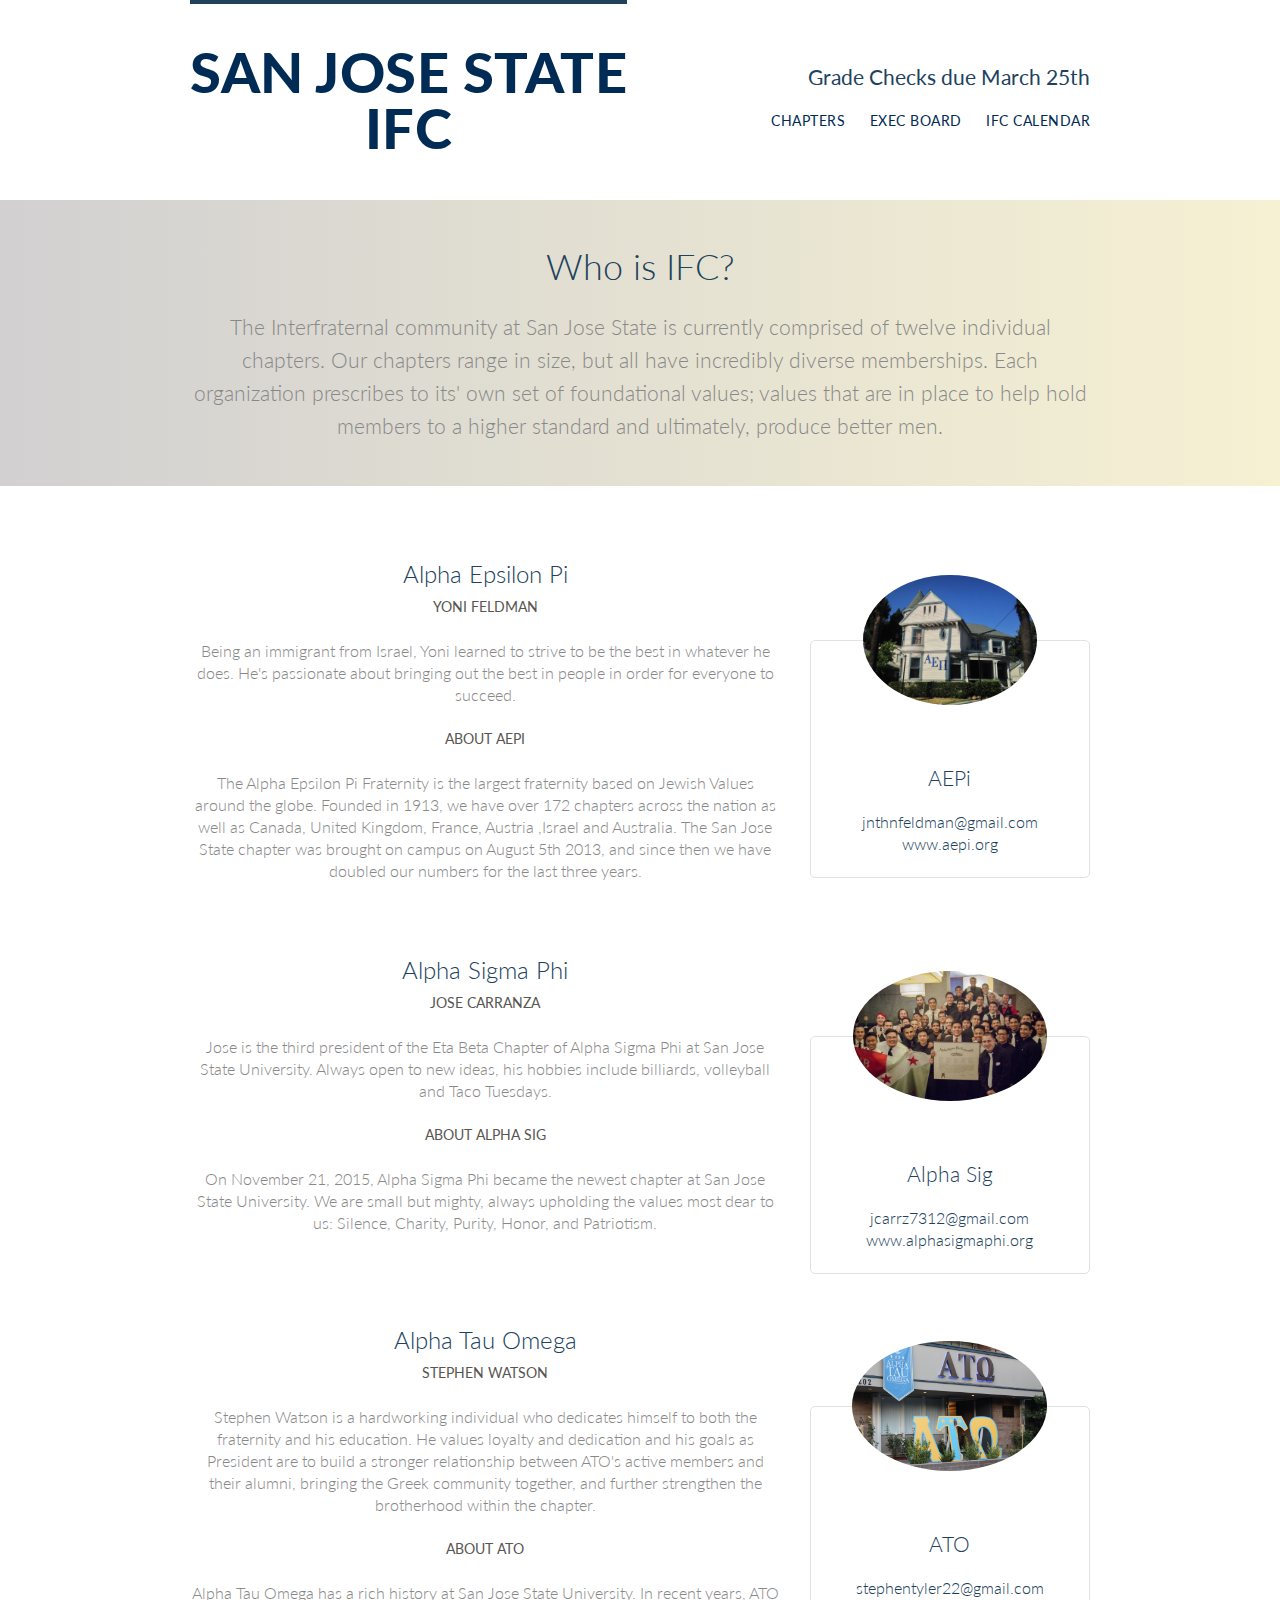
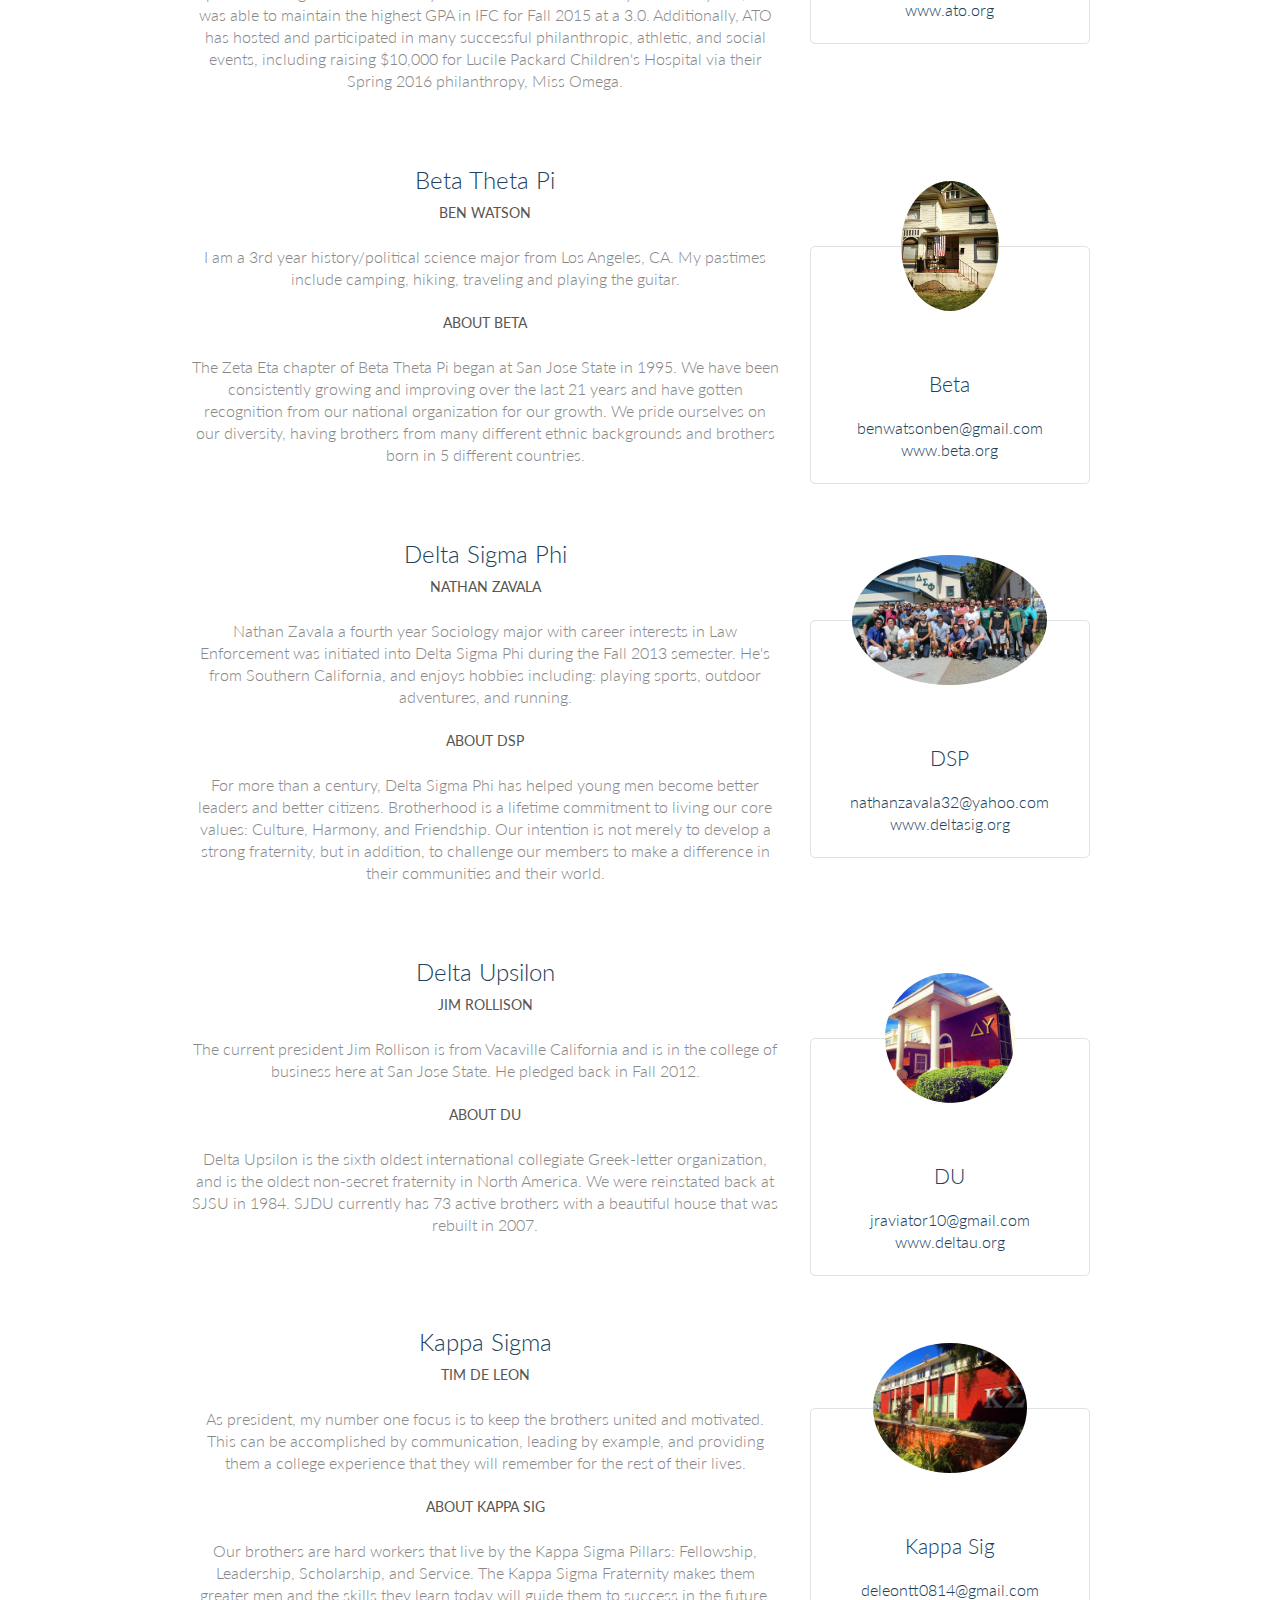
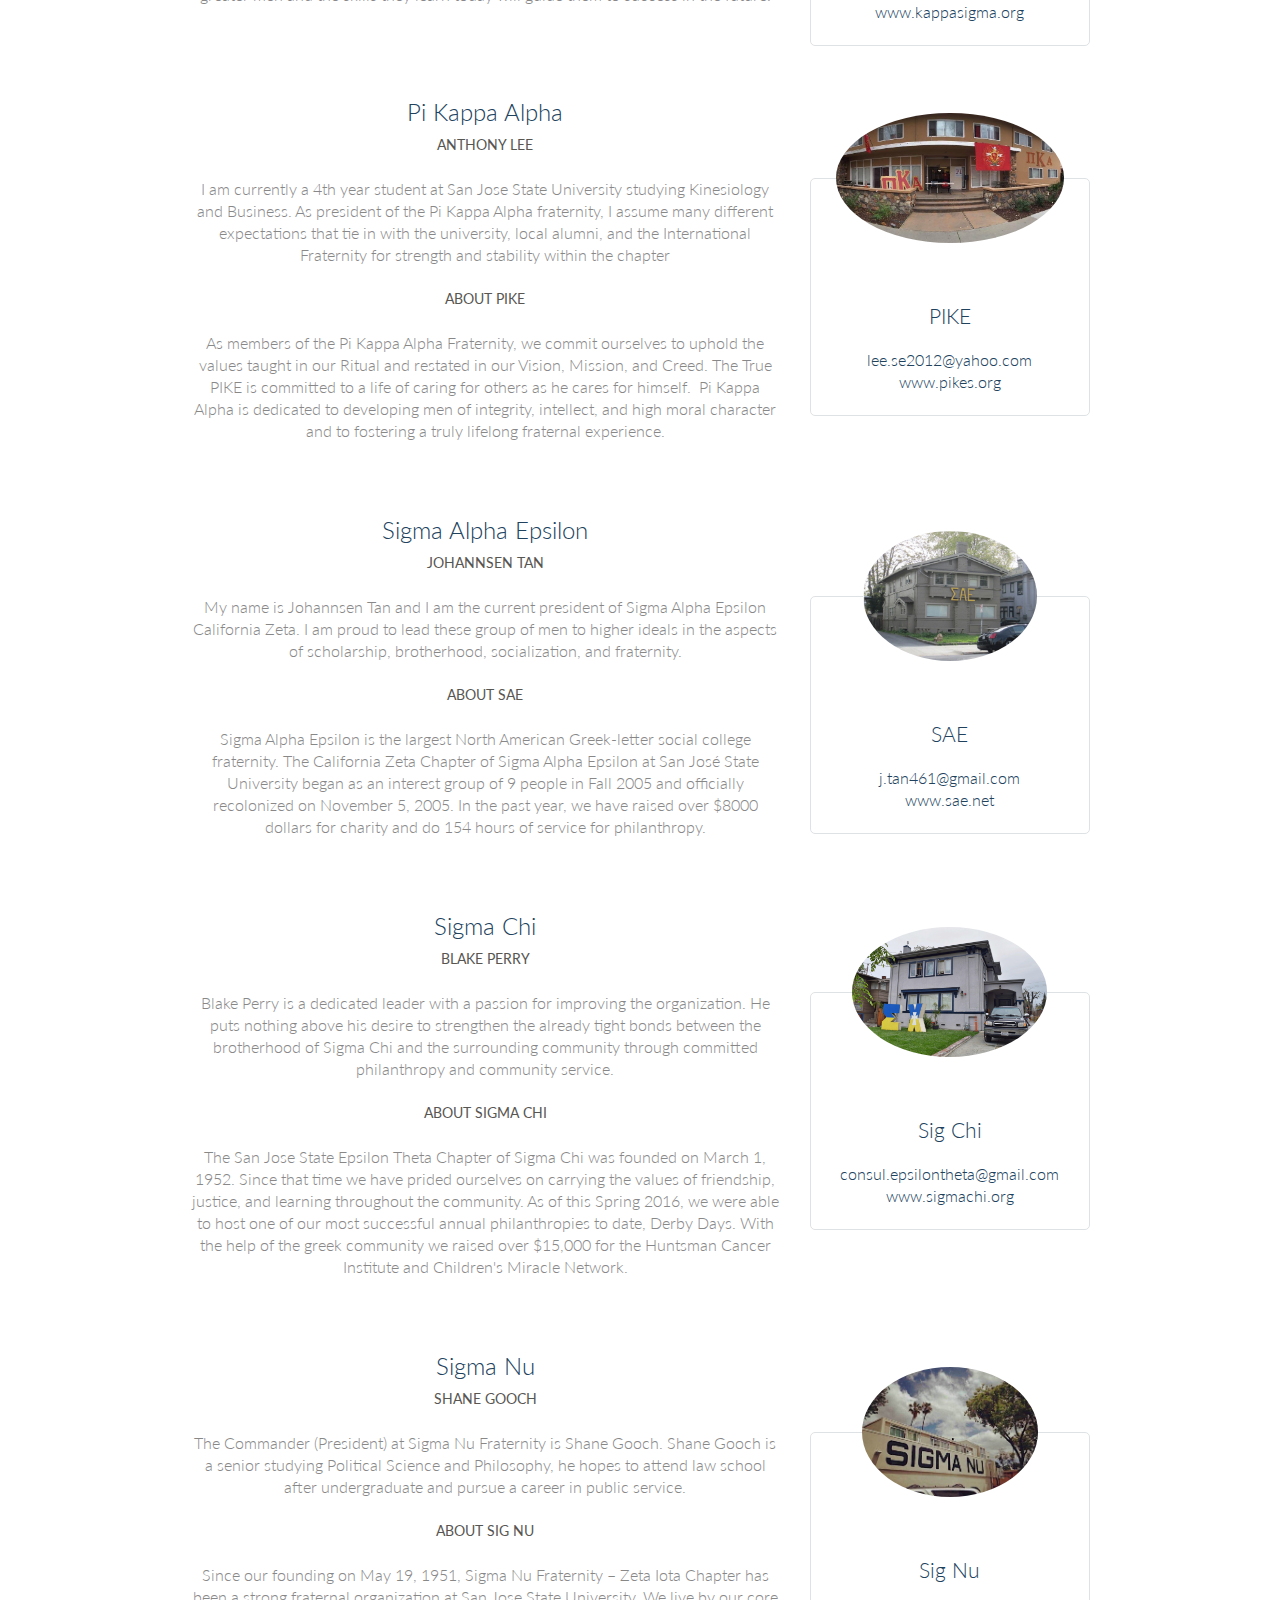
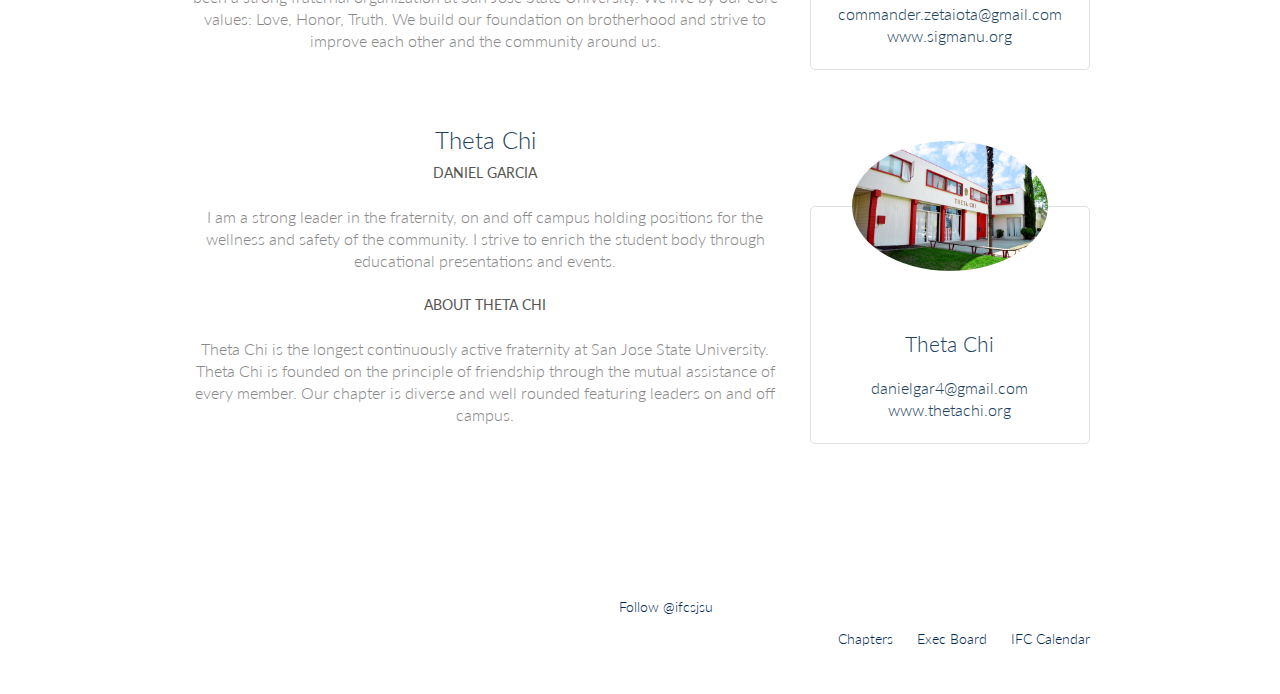
==== commit ca967848: "added dsp and Kappa sigma's info" ====
--- a/chapters.html
+++ b/chapters.html
@@ -197,12 +197,12 @@
 
                 <h5>About DSP</h5>
 
-                <p>NOTHING</p>
-
-            </div><aside class="col-1-3">
-            <div class="speaker-info">
-
-                <img src="assets/images/speakers/caleb_doxsey.jpeg" alt="DSP">
+                <p>For more than a century, Delta Sigma Phi has helped young men become better leaders and better citizens. Brotherhood is a lifetime commitment to living our core values: Culture, Harmony, and Friendship. Our intention is not merely to develop a strong fraternity, but in addition, to challenge our members to make a difference in their communities and their world.</p>
+
+            </div><aside class="col-1-3">
+            <div class="speaker-info">
+
+                <img src="assets/images/chapterPictures/DSP.jpg" alt="DSP">
 
                 <ul>
                     <li><h3>DSP</h3></li>
@@ -256,16 +256,16 @@
                 <h2>Kappa Sigma</h2>
                 <h5>Tim De Leon</h5>
 
-                <p>NOTHING</p>
+                <p>As president, my number one focus is to keep the brothers united and motivated. This can be accomplished by communication, leading by example, and providing them a college experience that they will remember for the rest of their lives.</p>
 
                 <h5>About Kappa Sig</h5>
 
-                <p>NOTHING</p>
-
-            </div><aside class="col-1-3">
-            <div class="speaker-info">
-
-                <img src="assets/images/speakers/caleb_doxsey.jpeg" alt="Kappa Sigma Chapter House">
+                <p>Our brothers are hard workers that live by the Kappa Sigma Pillars: Fellowship, Leadership, Scholarship, and Service. The Kappa Sigma Fraternity makes them greater men and the skills they learn today will guide them to success in the future.</p>
+
+            </div><aside class="col-1-3">
+            <div class="speaker-info">
+
+                <img src="assets/images/chapterPictures/KappaSigma.png" alt="Kappa Sigma Chapter House">
 
                 <ul>
                     <li><h3>Kappa Sig</h3></li>
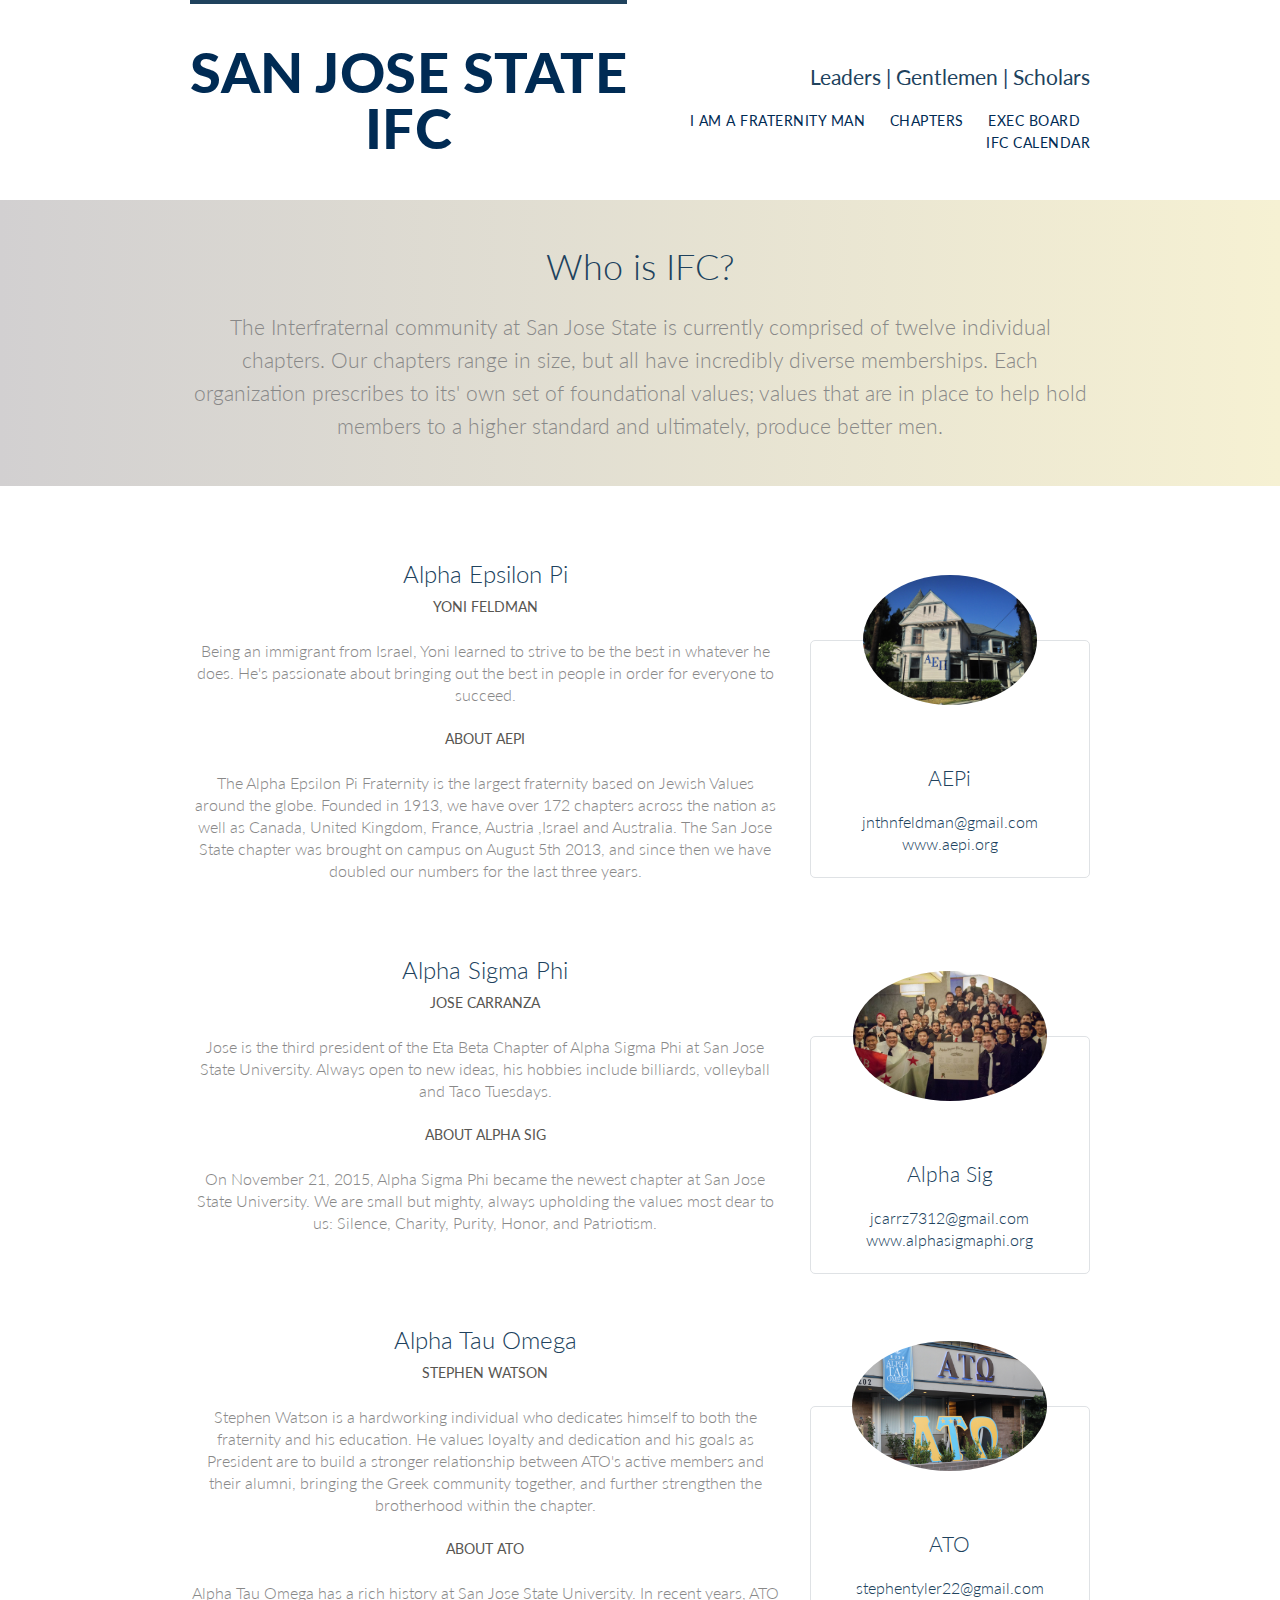
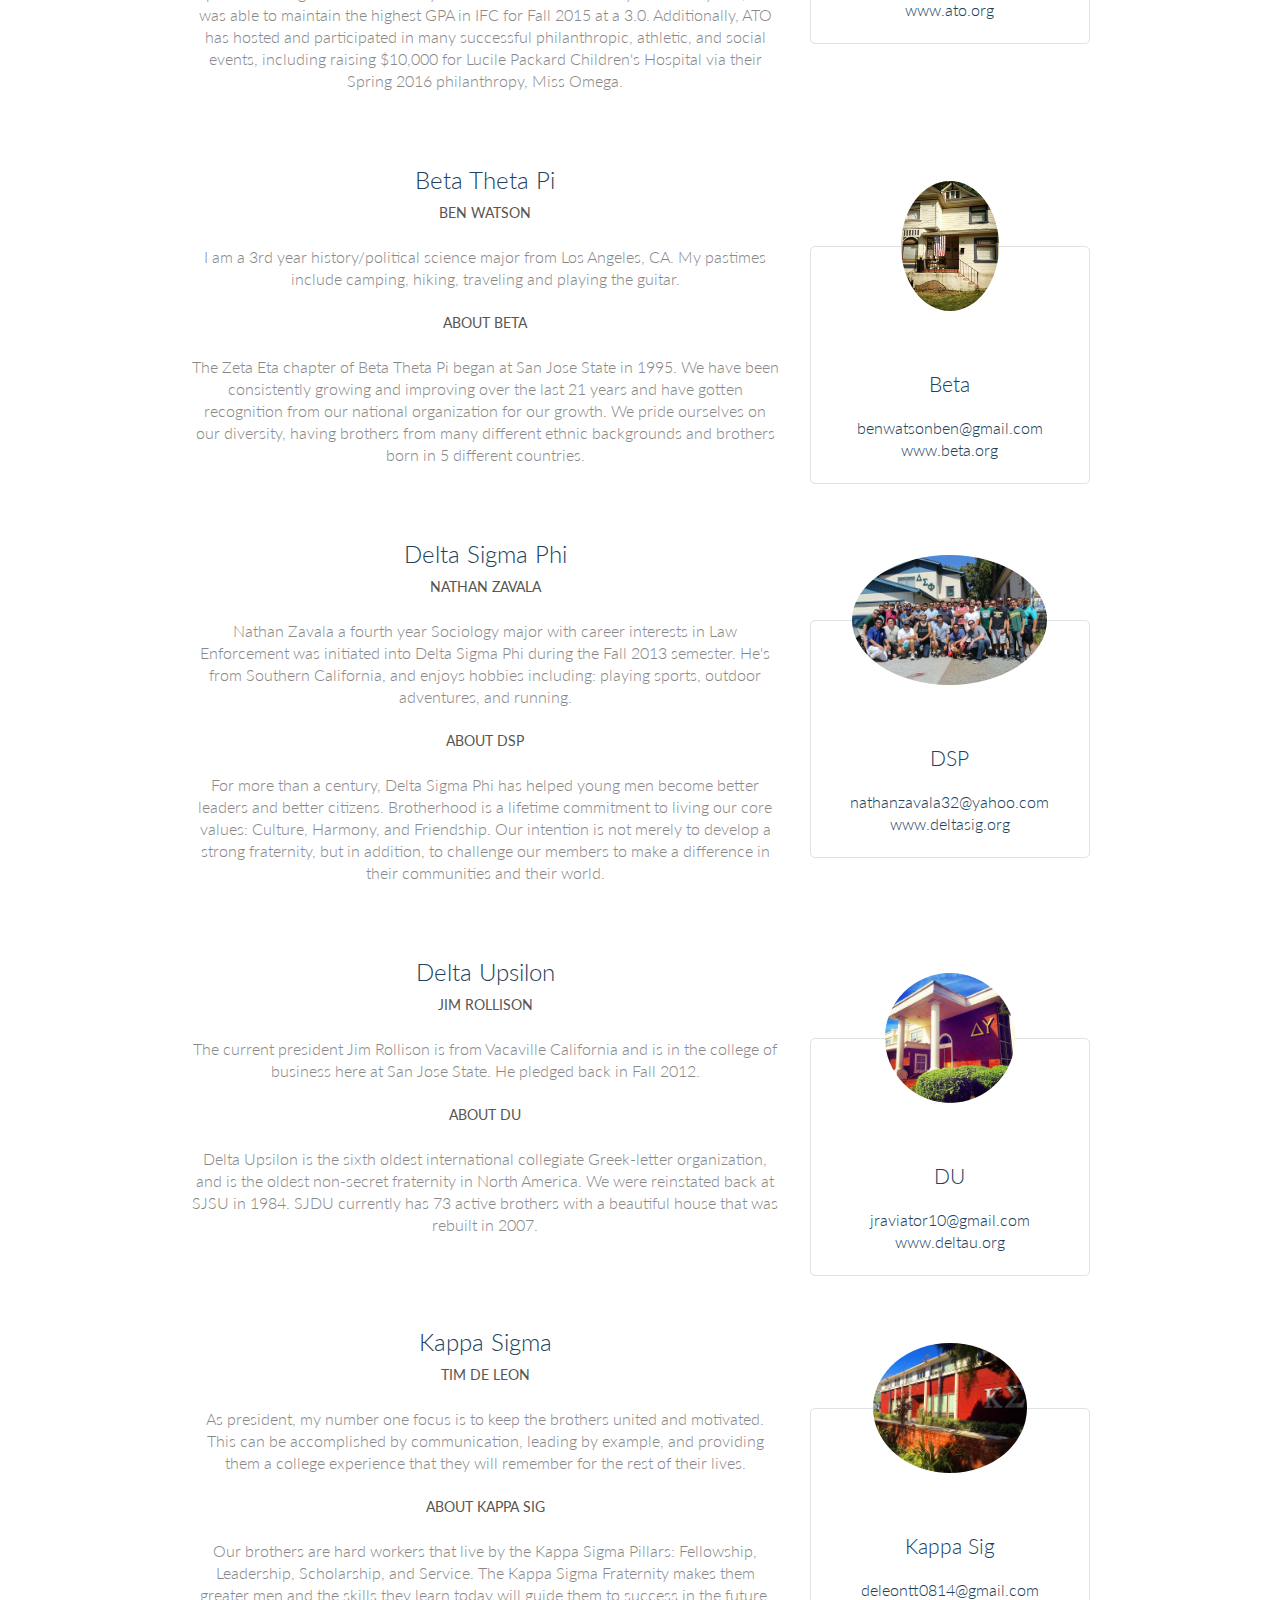
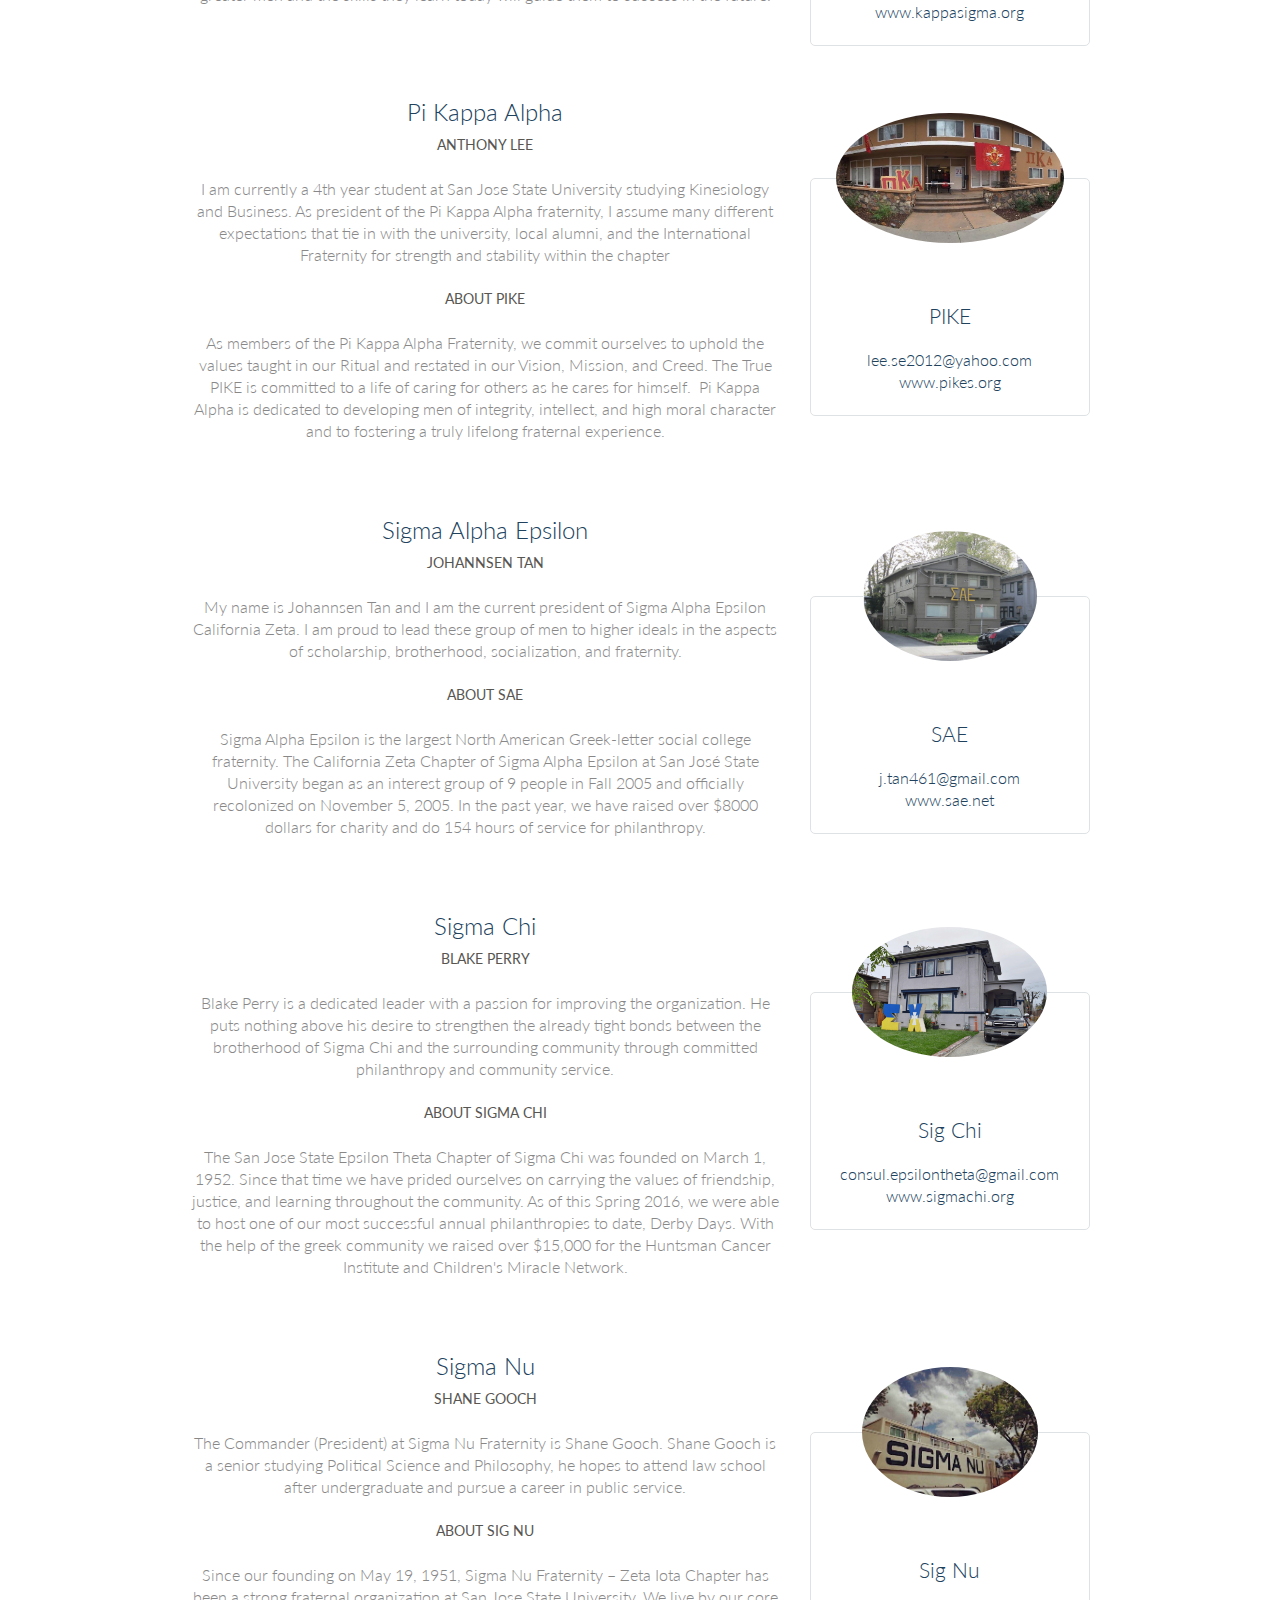
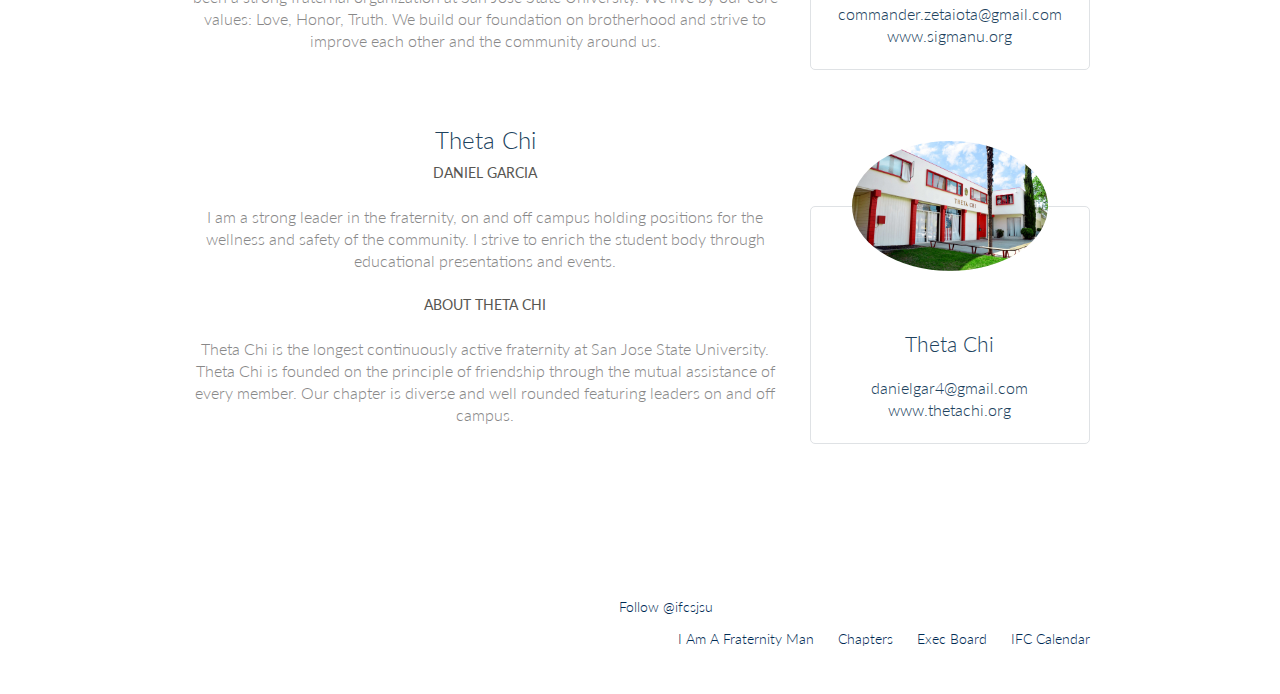
==== commit a77a547d: "updating files" ====
--- a/chapters.html
+++ b/chapters.html
@@ -25,10 +25,11 @@
         <a href="index.html">San Jose State <br> IFC</a>
     </h1>
 
-    <h3 class="tagline">Grade Checks due March 25th <!--&mdash; San Jose, CA--></h3>
+    <h3 class="tagline">Leaders | Gentlemen | Scholars <!--&mdash; San Jose, CA--></h3>
 
     <nav class="nav primary-nav">
         <ul>
+            <li><a href="fraternityMan.html">I Am A Fraternity Man</a></li>
             <li><a href="chapters.html">Chapters</a></li>
             <li><a href="execBoard.html">Exec Board</a></li>
             <li><a href="https://calendar.google.com/calendar/embed?src=j3cm379u7q68jnfq0ikk7a5uts%40group.calendar.google.com&ctz=America/Los_Angeles">IFC Calendar</a></li>
@@ -449,6 +450,7 @@
 
     <nav class="nav">
         <ul>
+            <li><a href="fraternityMan.html">I Am A Fraternity Man</a></li>
             <li><a href="chapters.html">Chapters</a></li>
             <li><a href="execBoard.html">Exec Board</a></li>
             <li><a href="https://calendar.google.com/calendar/embed?src=j3cm379u7q68jnfq0ikk7a5uts%40group.calendar.google.com&ctz=America/Los_Angeles">IFC Calendar</a></li>
